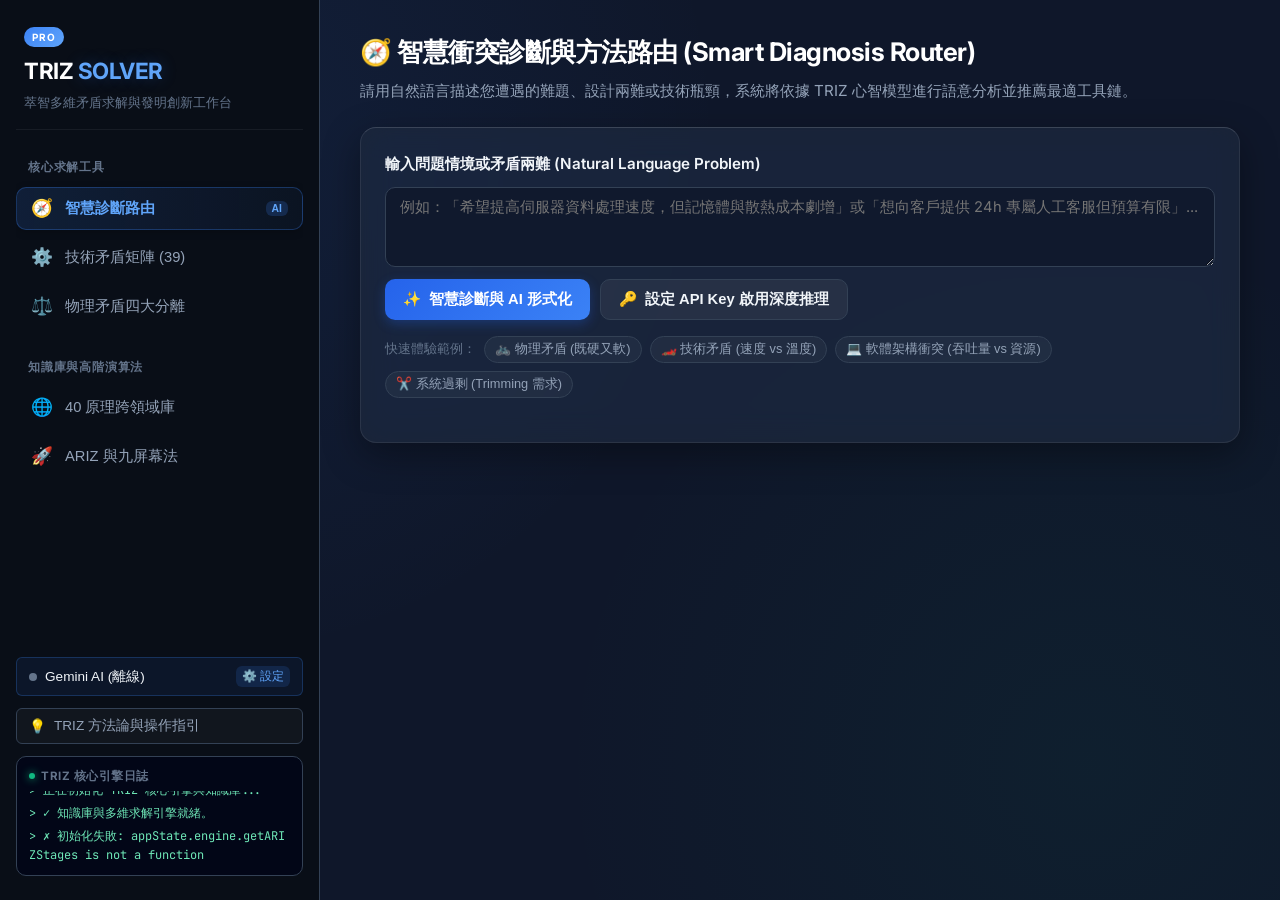
==== docs/index.html @ 9b8fc484 "feat(ai): 完整實裝 Agnes 官方 API 規範 (https://apihub.agnes-ai.com/v1 + Bearer Auth)" ====
<!DOCTYPE html>
<html lang="zh-TW">

<head>
    <meta charset="UTF-8">
    <meta name="viewport" content="width=device-width, initial-scale=1.0">
    <title>TRIZ Solver - 萃智多維矛盾求解與發明創新全能工作台</title>
    <meta name="description"
        content="AI-Assisted TRIZ Innovation Suite - 整合 40 發明原理、39 矛盾矩陣、物理矛盾四大分離、跨領域案例、ARIZ-85C 演算法與九屏幕法。">
    <link rel="icon" href="data:image/svg+xml,<svg xmlns='http://www.w3.org/2000/svg' viewBox='0 0 100 100'><text y='.9em' font-size='90'>💡</text></svg>">
    <link rel="stylesheet" href="css/style.css?v=2.0">
    <link rel="preconnect" href="https://fonts.googleapis.com">
    <link rel="preconnect" href="https://fonts.gstatic.com" crossorigin>
    <link
        href="https://fonts.googleapis.com/css2?family=Inter:wght@300;400;500;600;700&family=JetBrains+Mono:wght@400;500;700&display=swap"
        rel="stylesheet">
</head>

<body>
    <div class="app-container">
        <!-- Main Sidebar -->
        <aside class="sidebar">
            <div class="brand">
                <div class="brand-badge">PRO</div>
                <div class="brand-title">TRIZ <span class="highlight">SOLVER</span></div>
                <p class="brand-subtitle">萃智多維矛盾求解與發明創新工作台</p>
            </div>

            <!-- Workspace Navigation -->
            <nav class="nav-menu">
                <div class="nav-group-title">核心求解工具</div>
                <button class="nav-item active" data-target="workspace-diagnosis" id="nav-diagnosis">
                    <span class="nav-icon">🧭</span>
                    <span class="nav-text">智慧診斷路由</span>
                    <span class="nav-tag">AI</span>
                </button>
                <button class="nav-item" data-target="workspace-technical" id="nav-technical">
                    <span class="nav-icon">⚙️</span>
                    <span class="nav-text">技術矛盾矩陣 (39)</span>
                </button>
                <button class="nav-item" data-target="workspace-physical" id="nav-physical">
                    <span class="nav-icon">⚖️</span>
                    <span class="nav-text">物理矛盾四大分離</span>
                </button>

                <div class="nav-group-title" style="margin-top: 1rem;">知識庫與高階演算法</div>
                <button class="nav-item" data-target="workspace-principles" id="nav-principles">
                    <span class="nav-icon">🌐</span>
                    <span class="nav-text">40 原理跨領域庫</span>
                </button>
                <button class="nav-item" data-target="workspace-advanced" id="nav-advanced">
                    <span class="nav-icon">🚀</span>
                    <span class="nav-text">ARIZ 與九屏幕法</span>
                </button>
            </nav>

            <!-- Bottom Console / Status -->
            <div class="sidebar-footer">
                <button class="btn-ai-config" onclick="openAISettingsModal()">
                    <div class="ai-status-indicator">
                        <span class="ai-dot" id="sidebar-ai-dot"></span>
                        <span id="sidebar-ai-status-text">Gemini AI (離線)</span>
                    </div>
                    <span class="ai-gear-badge">⚙️ 設定</span>
                </button>

                <button class="btn-help" onclick="openHelpModal()">
                    <span>💡</span> TRIZ 方法論與操作指引
                </button>

                <div class="console-box" id="ai-console">
                    <div class="console-header">
                        <div class="status-dot"></div>
                        <span>TRIZ 核心引擎日誌</span>
                    </div>
                    <div class="console-body" id="log-content">
                        <span class="log-line">> 系統載入中...</span>
                    </div>
                </div>
            </div>
        </aside>

        <!-- Main Content Area -->
        <main class="main-content">

            <!-- WORKSPACE 1: 智慧診斷路由 (Smart Diagnosis) -->
            <section id="workspace-diagnosis" class="workspace active">
                <div class="workspace-header">
                    <h2>🧭 智慧衝突診斷與方法路由 (Smart Diagnosis Router)</h2>
                    <p>請用自然語言描述您遭遇的難題、設計兩難或技術瓶頸，系統將依據 TRIZ 心智模型進行語意分析並推薦最適工具鏈。</p>
                </div>

                <div class="card glass-card">
                    <label class="section-title">輸入問題情境或矛盾兩難 (Natural Language Problem)</label>
                    <div class="diagnosis-input-wrapper">
                        <textarea id="diag-input" class="modern-textarea" rows="3"
                            placeholder="例如：「希望提高伺服器資料處理速度，但記憶體與散熱成本劇增」或「想向客戶提供 24h 專屬人工客服但預算有限」..."></textarea>
                        <div class="diagnosis-btn-group">
                            <button class="btn-primary btn-glow" id="btn-run-diagnosis" onclick="handleRunDiagnosis()">
                                <span>✨</span> 智慧診斷與 AI 形式化
                            </button>
                            <button class="btn-secondary" id="btn-open-ai-modal-inline" onclick="openAISettingsModal()">
                                <span>🔑</span> 設定 API Key 啟用深度推理
                            </button>
                        </div>
                    </div>

                    <div class="quick-examples">
                        <span class="quick-label">快速體驗範例：</span>
                        <button class="pill-btn" onclick="setDiagnosisExample('既要剛硬抗拉，又要柔順可自由彎曲 (自行車鏈條難題)')">🚲 物理矛盾 (既硬又軟)</button>
                        <button class="pill-btn" onclick="setDiagnosisExample('希望系統移動速度更快，但是引擎運轉溫度急遽升高')">🏎️ 技術矛盾 (速度 vs 溫度)</button>
                        <button class="pill-btn" onclick="setDiagnosisExample('希望提高微服務在高並發下的處理吞吐量，但各服務連線超時且資料庫負載過大')">💻 軟體架構衝突 (吞吐量 vs 資源)</button>
                        <button class="pill-btn" onclick="setDiagnosisExample('產品結構組件過多導致製造成本高昂且維修不易')">✂️ 系統過剩 (Trimming 需求)</button>
                    </div>

                    <!-- Diagnosis Result Display -->
                    <div id="diag-result-card" class="diagnosis-result-box" style="display:none;">
                        <div class="diag-header">
                            <span class="diag-badge" id="diag-type-badge">技術矛盾</span>
                            <span class="diag-confidence" id="diag-confidence-text">匹配信心度: 92%</span>
                        </div>
                        <h3 id="diag-title" class="diag-heading">技術矛盾 (Technical Contradiction)</h3>
                        <p id="diag-desc" class="diag-summary"></p>

                        <div class="diag-recommendation">
                            <strong>🎯 推薦解題路徑：</strong>
                            <span id="diag-path-text">39 參數矛盾矩陣查表 + 跨領域 40 發明原理對應解</span>
                        </div>

                        <div class="diag-action-bar">
                            <button class="btn-primary" id="btn-jump-to-solver" onclick="routeToSuggestedTool()">
                                前往推薦工具立即求解 &rarr;
                            </button>
                        </div>
                    </div>
                </div>
            </section>


            <!-- WORKSPACE 2: 技術矛盾矩陣 (Technical Contradiction) -->
            <section id="workspace-technical" class="workspace">
                <div class="workspace-header">
                    <h2>⚙️ 技術矛盾 39 參數矩陣工作台 (Technical Contradiction)</h2>
                    <p>標準 TRIZ 衝突：當改進系統某個參數時，導致另一個參數惡化。透過 Altshuller 矛盾矩陣檢索歷史最佳發明原理。</p>
                </div>

                <div class="grid-2col">
                    <!-- Left: Configuration -->
                    <div class="card glass-card">
                        <h3>1. 定義系統與矛盾對 (Define Conflict)</h3>
                        
                        <div class="form-group">
                            <label>工程系統 / 產品名稱</label>
                            <input type="text" id="tech-sys-name" class="modern-input" placeholder="例如：水下探勘載具、散熱熱導管、資料庫查詢引擎">
                        </div>

                        <!-- Improving Param -->
                        <div class="form-group">
                            <label class="label-with-badge">
                                <span>🟢 欲改善的參數 (What gets BETTER?)</span>
                            </label>
                            <div class="input-with-action">
                                <input type="text" id="input-improving-text" class="modern-input" placeholder="輸入關鍵字 (如: 速度, 強度, 功耗)...">
                                <button class="btn-icon" onclick="autoDetectParam('improving')" title="智能辨識參數">🔍</button>
                            </div>
                            <select id="select-improving" class="modern-select" onchange="syncParamSelect('improving')">
                                <option value="">-- 或直接由 39 參數清單挑選 --</option>
                            </select>
                        </div>

                        <!-- Worsening Param -->
                        <div class="form-group">
                            <label class="label-with-badge">
                                <span>🔴 會惡化的參數 (What gets WORSE?)</span>
                            </label>
                            <div class="input-with-action">
                                <input type="text" id="input-worsening-text" class="modern-input" placeholder="輸入關鍵字 (如: 重量, 溫度, 複雜度)...">
                                <button class="btn-icon" onclick="autoDetectParam('worsening')" title="智能辨識參數">🔍</button>
                            </div>
                            <select id="select-worsening" class="modern-select" onchange="syncParamSelect('worsening')">
                                <option value="">-- 或直接由 39 參數清單挑選 --</option>
                            </select>
                        </div>

                        <button class="btn-primary btn-block btn-glow" onclick="executeTechnicalSolve()" id="btn-tech-solve">
                            ⚡ 矩陣查表求解 (Matrix Lookup)
                        </button>
                    </div>

                    <!-- Right: Solution Report -->
                    <div class="card glass-card result-panel">
                        <div class="result-header">
                            <h3>2. 矩陣求解報告 (Solution Report)</h3>
                            <span class="badge badge-accent" id="tech-strategy-tag">等待輸入...</span>
                        </div>

                        <div id="tech-solution-container">
                            <div class="empty-placeholder">
                                <div class="placeholder-icon">📊</div>
                                <p>請於左側設定改善與惡化參數，點擊「矩陣查表求解」以生成推薦原理與跨領域案例。</p>
                            </div>
                        </div>

                        <!-- Ideality Calculator Drawer -->
                        <div class="ideality-box" id="ideality-box" style="display:none; margin-top: 1.5rem;">
                            <div class="ideality-header">
                                <h4>💡 理想度評估器 (Ideality Calculator)</h4>
                                <span class="formula">Ideality = 有用功能 / (成本 + 危害)</span>
                            </div>
                            <div class="ideality-controls">
                                <label>有用功能價值提升 (Benefits: 1~10): <b id="val-benefit">8</b></label>
                                <input type="range" id="range-benefit" min="1" max="10" value="8" oninput="calcIdeality()">
                                <label>成本與引入負面影響 (Cost/Harm: 1~10): <b id="val-cost">2</b></label>
                                <input type="range" id="range-cost" min="1" max="10" value="2" oninput="calcIdeality()">
                                <div class="ideality-score">預期方案理想度評分：<span id="ideality-score-val" class="highlight-score">4.00</span></div>
                            </div>
                        </div>
                    </div>
                </div>
            </section>


            <!-- WORKSPACE 3: 物理矛盾四大分離 (Physical Contradiction) -->
            <section id="workspace-physical" class="workspace">
                <div class="workspace-header">
                    <h2>⚖️ 物理矛盾四大分離工作坊 (Physical Contradiction Workshop)</h2>
                    <p>當系統對同一參數提出互斥要求（既要 P，又要 非 P）。利用四大分離原理（空間、時間、條件、系統層級）打破妥協局限。</p>
                </div>

                <div class="card glass-card">
                    <div class="pc-input-area">
                        <label class="section-title">定義互斥物理要求 (Define Contradictory Demands)</label>
                        <div class="grid-2col" style="gap: 1rem; margin-bottom: 1rem;">
                            <div class="form-group">
                                <label>要求具備屬性 P (State P)</label>
                                <input type="text" id="pc-state-p" class="modern-input" placeholder="例如：零件必須極度剛硬（承受重載抗拉）">
                            </div>
                            <div class="form-group">
                                <label>同時要求具備屬性 非 P (State Non-P)</label>
                                <input type="text" id="pc-state-non-p" class="modern-input" placeholder="例如：零件必須具備高柔順度（能夠自由轉動彎曲）">
                            </div>
                        </div>
                        <button class="btn-primary" onclick="executePhysicalSolve()">
                            🔮 展開四大分離維度求解方案
                        </button>
                    </div>

                    <!-- Separation Principles Grid -->
                    <div class="separations-grid" id="separations-container">
                        <!-- Populated by JS -->
                    </div>
                </div>
            </section>


            <!-- WORKSPACE 4: 40 原理跨領域庫 (40 Principles Explorer) -->
            <section id="workspace-principles" class="workspace">
                <div class="workspace-header">
                    <h2>🌐 40 發明原理跨領域知識庫 (Cross-Domain 40 Principles)</h2>
                    <p>全覽 Altshuller 40 發明原理，並包含當代軟體架構、雲端系統、商業模式與專利實戰延伸應用。</p>
                </div>

                <div class="card glass-card">
                    <div class="filter-toolbar">
                        <div class="search-box">
                            <input type="text" id="principle-search-input" class="modern-input"
                                placeholder="檢索發明原理 (如: 1, 分割, 快取, 軟體, 成本, 預先, 模組化)..."
                                oninput="handlePrincipleSearch()">
                        </div>
                        <div class="domain-filters">
                            <button class="filter-chip active" data-domain="all" onclick="setDomainFilter('all')">🌟 全領域</button>
                            <button class="filter-chip" data-domain="engineering" onclick="setDomainFilter('engineering')">⚙️ 經典工程</button>
                            <button class="filter-chip" data-domain="software" onclick="setDomainFilter('software')">💻 軟體與 IT 架構</button>
                            <button class="filter-chip" data-domain="business" onclick="setDomainFilter('business')">📈 商業與管理</button>
                        </div>
                    </div>

                    <div class="principles-cards-container" id="principles-all-grid">
                        <!-- Populated by JS -->
                    </div>
                </div>
            </section>


            <!-- WORKSPACE 5: ARIZ 與九屏幕法 (Advanced Tools) -->
            <section id="workspace-advanced" class="workspace">
                <div class="workspace-header">
                    <h2>🚀 高階創新演算法 (ARIZ-85C & 9-Windows Explorer)</h2>
                    <p>當矛盾矩陣與分離原理仍無法突破時，運用 ARIZ-85C 演算法進行極限衝突形式化，或以九屏幕法探勘時空資源。</p>
                </div>

                <!-- Tabs: ARIZ vs Nine-Windows vs Evolution Laws -->
                <div class="sub-nav-tabs">
                    <button class="sub-tab active" onclick="switchSubTab('nine-windows')">🪟 九屏幕法 (Nine-Windows)</button>
                    <button class="sub-tab" onclick="switchSubTab('ariz-flow')">🧭 ARIZ-85C 演算法步驟</button>
                    <button class="sub-tab" onclick="switchSubTab('evolution-laws')">📈 技術系統 8 大進化法則</button>
                </div>

                <!-- Sub-tab 1: Nine Windows -->
                <div id="subtab-nine-windows" class="subtab-content active">
                    <div class="card glass-card">
                        <div class="nine-windows-header">
                            <h3>九屏幕法時空資源探勘矩陣 (System / Time Exploration)</h3>
                            <p>從時間（過去/現在/未來）與系統層級（超系統/系統/子系統）全方位尋找未被利用的免費資源。</p>
                        </div>

                        <div class="nine-windows-grid">
                            <div class="nw-cell nw-corner">層級 \ 時間</div>
                            <div class="nw-cell nw-header">過去 (Past)</div>
                            <div class="nw-cell nw-header">現在 (Present)</div>
                            <div class="nw-cell nw-header">未來 (Future)</div>

                            <div class="nw-cell nw-side">超系統<br>(Super-system)</div>
                            <div class="nw-cell"><textarea id="nw-super-past" placeholder="過去的外部環境、周邊設備與基礎建設..."></textarea></div>
                            <div class="nw-cell"><textarea id="nw-super-present" placeholder="當前的外部環境、網路生態、使用者習慣..."></textarea></div>
                            <div class="nw-cell"><textarea id="nw-super-future" placeholder="未來的產業生態、法規演進、超系統趨勢..."></textarea></div>

                            <div class="nw-cell nw-side">當前系統<br>(System)</div>
                            <div class="nw-cell"><textarea id="nw-sys-past" placeholder="上一代產品設計、歷史架構..."></textarea></div>
                            <div class="nw-cell active-system"><textarea id="nw-sys-present" placeholder="【核心系統】當前遭遇矛盾的產品/系統..."></textarea></div>
                            <div class="nw-cell"><textarea id="nw-sys-future" placeholder="下一代理想化系統、最終理想解 (IFR)..."></textarea></div>

                            <div class="nw-cell nw-side">子系統<br>(Sub-system)</div>
                            <div class="nw-cell"><textarea id="nw-sub-past" placeholder="過去採用的零件材料、舊製程..."></textarea></div>
                            <div class="nw-cell"><textarea id="nw-sub-present" placeholder="當前內部組件、微觀場、程式碼函式..."></textarea></div>
                            <div class="nw-cell"><textarea id="nw-sub-future" placeholder="未來的新型微觀奈米材料、場效應、AI 模型..."></textarea></div>
                        </div>

                        <div class="actions-right" style="margin-top: 1rem;">
                            <button class="btn-secondary" onclick="exportNineWindows()">📋 複製九屏幕分析筆記</button>
                        </div>
                    </div>
                </div>

                <!-- Sub-tab 2: ARIZ-85C Flow -->
                <div id="subtab-ariz-flow" class="subtab-content">
                    <div class="card glass-card">
                        <h3>ARIZ-85C 發明問題解決演算法四大核心階段</h3>
                        <p class="subtitle">ARIZ (Algorithm for Inventive Problem Solving) 是處理高難度無解問題的極致演算法。</p>
                        <div class="ariz-stages-container" id="ariz-stages-container">
                            <!-- Populated by JS -->
                        </div>
                    </div>
                </div>

                <!-- Sub-tab 3: Evolution Laws -->
                <div id="subtab-evolution-laws" class="subtab-content">
                    <div class="card glass-card">
                        <h3>技術系統 8 大客觀進化法則 (8 Laws of Technological Evolution)</h3>
                        <div class="evolution-laws-grid" id="evolution-laws-container">
                            <!-- Populated by JS -->
                        </div>
                    </div>
                </div>
            </section>

        </main>
    </div>

    <!-- Mobile Bottom Navigation Bar -->
    <nav class="mobile-nav">
        <button class="mobile-nav-item active" data-target="workspace-diagnosis">
            <span class="m-icon">🧭</span>
            <span>診斷</span>
        </button>
        <button class="mobile-nav-item" data-target="workspace-technical">
            <span class="m-icon">⚙️</span>
            <span>技術矛盾</span>
        </button>
        <button class="mobile-nav-item" data-target="workspace-physical">
            <span class="m-icon">⚖️</span>
            <span>物理矛盾</span>
        </button>
        <button class="mobile-nav-item" data-target="workspace-principles">
            <span class="m-icon">🌐</span>
            <span>40 原理</span>
        </button>
        <button class="mobile-nav-item" data-target="workspace-advanced">
            <span class="m-icon">🚀</span>
            <span>高階演算法</span>
        </button>
    </nav>

    <!-- Modal: Help & TRIZ Guide -->
    <div class="modal-overlay" id="help-modal">
        <div class="modal-container glass-card">
            <div class="modal-header">
                <h3>💡 TRIZ 體系全景與求解工作流指引</h3>
                <button class="modal-close" onclick="closeHelpModal()">&times;</button>
            </div>
            <div class="modal-body">
                <h4>如何選擇最適合的 TRIZ 工具？</h4>
                <div class="flow-guide-box">
                    <p><strong>1. 【技術矛盾】</strong>：若問題表現為「改善某個指標 A 時，導致另一個指標 B 惡化」，請前往 <strong>技術矛盾矩陣工作台</strong>。</p>
                    <p><strong>2. 【物理矛盾】</strong>：若問題表現為「對同一個部件/參數同時提出相反要求（既要 P，又要 非 P）」，請前往 <strong>物理矛盾分離工作坊</strong>。</p>
                    <p><strong>3. 【系統成本過高或零件繁雜】</strong>：運用 <strong>功能分析與 Trimming</strong>，參考 40 發明原理中的抽取、多功能與自助原理。</p>
                    <p><strong>4. 【高難度極限突破】</strong>：使用 <strong>ARIZ-85C</strong> 演算法與 <strong>九屏幕法</strong> 探勘時空潛在資源。</p>
                </div>

                <h4>TRIZ 40 發明原理跨領域對照概念</h4>
                <p>本系統將經典俄系工程 40 原理延伸至軟體工程（微服務、快取、非同步、容器化）與現代商業管理（訂閱制、敏捷拆分、生態聚合），使任何行業的矛盾問題皆能獲得啟發。</p>
            </div>
        </div>
    </div>

    <!-- Modal: AI Settings -->
    <div class="modal-overlay" id="ai-settings-modal">
        <div class="modal-container glass-card">
            <div class="modal-header">
                <h3>✨ AI 雲端語意引擎設定 (Agnes AI / Google Gemini)</h3>
                <button class="modal-close" onclick="closeAISettingsModal()">&times;</button>
            </div>
            <div class="modal-body">
                <p class="subtitle" style="margin-bottom: 1rem; color: #94A3B8; font-size: 0.88rem;">
                    支援 <strong>Agnes AI</strong> (Bearer Token / Chat Completions) 與 <strong>Google Gemini</strong> 系列模型，進行深層語意解構與創新解法生成。
                </p>

                <div class="form-group">
                    <label>模型選擇 (Model)</label>
                    <select id="ai-model-select" class="modern-select" onchange="handleModelSelectChange()">
                        <optgroup label="🌟 Agnes AI 原生模型">
                            <option value="agnes-2.5-flash" selected>agnes-2.5-flash (推薦・Agnes AI 官方端點)</option>
                        </optgroup>
                        <optgroup label="⚡ Google Gemini 系列模型">
                            <option value="gemini-2.5-flash">Gemini 2.5 Flash (Google 官方最新極速旗艦)</option>
                            <option value="gemini-2.5-pro">Gemini 2.5 Pro (Google 頂級深思推理)</option>
                            <option value="gemini-2.0-flash-thinking-exp">Gemini 2.0 Flash Thinking (深度思考)</option>
                            <option value="gemini-2.0-flash">Gemini 2.0 Flash</option>
                            <option value="gemini-1.5-flash">Gemini 1.5 Flash</option>
                            <option value="gemini-1.5-pro">Gemini 1.5 Pro</option>
                        </optgroup>
                        <optgroup label="🧩 自訂模型">
                            <option value="custom">自訂模型名稱 (Custom Model ID)...</option>
                        </optgroup>
                    </select>
                </div>

                <div class="form-group" id="custom-model-group" style="display: none;">
                    <label>自訂模型名稱 (Custom Model ID)</label>
                    <input type="text" id="ai-custom-model-input" class="modern-input" placeholder="例如：agnes-2.5-flash, custom-model">
                </div>

                <div class="form-group">
                    <label>API Key / Auth Token</label>
                    <div class="input-with-action">
                        <input type="password" id="ai-api-key-input" class="modern-input"
                            placeholder="輸入 AGNES_API_KEY 或 GEMINI_API_KEY..." autocomplete="off">
                        <button class="btn-icon" onclick="toggleApiKeyVisibility()" title="顯示/隱藏金鑰">👁️</button>
                    </div>
                </div>

                <div class="form-group">
                    <label>API Base URL (端點路徑)</label>
                    <input type="text" id="ai-base-url-input" class="modern-input" placeholder="https://apihub.agnes-ai.com/v1">
                </div>

                <div class="ai-privacy-note">
                    <strong>🔒 隱私與安全性保證：</strong>
                    您的 API Key 僅加密儲存於當前瀏覽器本機的 <code>localStorage</code>，請求由瀏覽器直連官方 API 端點，絕不經過任何第三方中轉伺服器。
                </div>

                <div class="modal-actions" style="display: flex; gap: 10px; justify-content: flex-end; margin-top: 1.5rem;">
                    <button class="btn-secondary" onclick="testAIConnection()" id="btn-test-ai">
                        ⚡ 測試連線
                    </button>
                    <button class="btn-secondary" onclick="clearAIConfig()" style="color: #F87171;">
                        🗑️ 清除金鑰
                    </button>
                    <button class="btn-primary" onclick="saveAISettings()">
                        💾 儲存並啟用
                    </button>
                </div>

                <div id="ai-test-status" style="margin-top: 10px; font-size: 0.85rem; display: none;"></div>
            </div>
        </div>
    </div>

    <!-- Scripts -->
    <script src="js/ai_service.js"></script>
    <script src="js/engine.js"></script>
    <script src="js/main.js"></script>
</body>

</html>
---- docs/css/style.css ----
/* ==========================================================================
   TRIZ SOLVER PRO - DESIGN SYSTEM & STYLESHEET
   Based on SkillsBuilder Glass Order & Color Master Palette
   ========================================================================== */

:root {
    /* Color Master Palette (Slate / Royal Blue / Emerald) */
    --bg-base: #0F172A;          /* Slate 900 */
    --bg-surface: #1E293B;       /* Slate 800 */
    --bg-surface-glass: rgba(30, 41, 59, 0.75);
    --bg-surface-card: rgba(15, 23, 42, 0.65);
    --bg-sidebar: #090E17;
    
    --text-primary: #F1F5F9;     /* Slate 100 */
    --text-secondary: #94A3B8;   /* Slate 400 */
    --text-muted: #64748B;       /* Slate 500 */
    
    --accent-brand: #3B82F6;     /* Royal Blue */
    --accent-sky: #60A5FA;       /* Sky Blue */
    --accent-glow: rgba(59, 130, 246, 0.25);
    
    --success: #10B981;          /* Emerald */
    --success-light: #34D399;
    --warning: #F59E0B;          /* Amber */
    --error: #EF4444;            /* Red */
    
    --border-subtle: #334155;    /* Slate 700 */
    --border-glass: rgba(255, 255, 255, 0.08);
    --border-glass-highlight: rgba(255, 255, 255, 0.15);
    
    /* Typography */
    --font-sans: 'Inter', -apple-system, BlinkMacSystemFont, 'Segoe UI', Roboto, sans-serif;
    --font-mono: 'JetBrains Mono', 'Fira Code', monospace;
    
    /* Radius & Transitions */
    --radius-sm: 6px;
    --radius-md: 10px;
    --radius-lg: 16px;
    --radius-full: 9999px;
    --transition-fast: 0.2s cubic-bezier(0.4, 0, 0.2, 1);
    --transition-smooth: 0.3s cubic-bezier(0.4, 0, 0.2, 1);
}

/* Reset & Base */
* {
    box-sizing: border-box;
    margin: 0;
    padding: 0;
}

body {
    background-color: var(--bg-base);
    color: var(--text-primary);
    font-family: var(--font-sans);
    font-size: 15px;
    line-height: 1.6;
    height: 100vh;
    overflow: hidden;
    -webkit-font-smoothing: antialiased;
    background-image: 
        radial-gradient(circle at 15% 15%, rgba(59, 130, 246, 0.08) 0%, transparent 40%),
        radial-gradient(circle at 85% 85%, rgba(16, 185, 129, 0.05) 0%, transparent 40%);
}

.app-container {
    display: flex;
    height: 100vh;
    width: 100vw;
    overflow: hidden;
}

/* ==========================================================================
   SIDEBAR & BRANDING
   ========================================================================== */
.sidebar {
    width: 320px;
    background: var(--bg-sidebar);
    border-right: 1px solid var(--border-subtle);
    display: flex;
    flex-direction: column;
    padding: 24px 16px;
    gap: 20px;
    z-index: 20;
    flex-shrink: 0;
}

.brand {
    padding: 0 8px 16px 8px;
    border-bottom: 1px solid rgba(255, 255, 255, 0.06);
}

.brand-badge {
    display: inline-block;
    background: linear-gradient(135deg, var(--accent-brand), var(--accent-sky));
    color: #fff;
    font-size: 10px;
    font-weight: 700;
    letter-spacing: 1px;
    padding: 2px 8px;
    border-radius: var(--radius-full);
    margin-bottom: 6px;
}

.brand-title {
    font-size: 1.4rem;
    font-weight: 700;
    letter-spacing: -0.5px;
    color: #fff;
}

.brand-title .highlight {
    color: var(--accent-sky);
    text-shadow: 0 0 16px var(--accent-glow);
}

.brand-subtitle {
    font-size: 0.8rem;
    color: var(--text-muted);
    margin-top: 4px;
}

/* Nav Menu */
.nav-menu {
    display: flex;
    flex-direction: column;
    gap: 6px;
    flex: 1;
    overflow-y: auto;
}

.nav-group-title {
    font-size: 0.72rem;
    font-weight: 600;
    color: var(--text-muted);
    text-transform: uppercase;
    letter-spacing: 0.8px;
    padding: 8px 12px 4px 12px;
}

.nav-item {
    display: flex;
    align-items: center;
    gap: 12px;
    padding: 10px 14px;
    border-radius: var(--radius-md);
    background: transparent;
    border: 1px solid transparent;
    color: var(--text-secondary);
    font-size: 0.92rem;
    font-weight: 500;
    cursor: pointer;
    transition: var(--transition-fast);
    text-align: left;
    width: 100%;
}

.nav-item:hover {
    background: rgba(255, 255, 255, 0.04);
    color: var(--text-primary);
    border-color: rgba(255, 255, 255, 0.05);
}

.nav-item.active {
    background: linear-gradient(90deg, rgba(59, 130, 246, 0.15), rgba(59, 130, 246, 0.05));
    border-color: rgba(59, 130, 246, 0.3);
    color: var(--accent-sky);
    font-weight: 600;
    box-shadow: 0 2px 8px rgba(0, 0, 0, 0.2);
}

.nav-icon {
    font-size: 1.1rem;
}

.nav-tag {
    margin-left: auto;
    font-size: 0.65rem;
    font-weight: 700;
    padding: 2px 6px;
    background: rgba(59, 130, 246, 0.2);
    color: var(--accent-sky);
    border-radius: var(--radius-sm);
}

/* Sidebar Footer & Console */
.sidebar-footer {
    display: flex;
    flex-direction: column;
    gap: 12px;
    margin-top: auto;
}

.btn-ai-config {
    display: flex;
    align-items: center;
    justify-content: space-between;
    padding: 8px 12px;
    background: rgba(59, 130, 246, 0.08);
    border: 1px solid rgba(59, 130, 246, 0.25);
    border-radius: var(--radius-sm);
    color: var(--text-primary);
    font-size: 0.85rem;
    cursor: pointer;
    transition: var(--transition-fast);
}

.btn-ai-config:hover {
    background: rgba(59, 130, 246, 0.18);
    border-color: var(--accent-brand);
}

.ai-status-indicator {
    display: flex;
    align-items: center;
    gap: 8px;
}

.ai-dot {
    width: 8px;
    height: 8px;
    border-radius: 50%;
    background-color: #64748B;
}

.ai-dot.active {
    background-color: var(--success-light);
    box-shadow: 0 0 8px var(--success);
}

.ai-gear-badge {
    font-size: 0.75rem;
    color: var(--accent-sky);
    background: rgba(59, 130, 246, 0.15);
    padding: 2px 6px;
    border-radius: var(--radius-sm);
}

.diagnosis-btn-group {
    display: flex;
    flex-wrap: wrap;
    gap: 10px;
}

.ai-privacy-note {
    background: rgba(16, 185, 129, 0.08);
    border: 1px solid rgba(16, 185, 129, 0.2);
    border-radius: var(--radius-md);
    padding: 12px;
    font-size: 0.82rem;
    color: var(--text-secondary);
    line-height: 1.5;
    margin-top: 12px;
}

.ai-privacy-note strong {
    color: var(--success-light);
}

.ai-solutions-card {
    background: linear-gradient(135deg, rgba(30, 41, 59, 0.9), rgba(15, 23, 42, 0.95));
    border: 1px solid rgba(96, 165, 250, 0.3);
    border-radius: var(--radius-lg);
    padding: 20px;
    margin-top: 16px;
    box-shadow: 0 8px 30px rgba(0, 0, 0, 0.4);
}

.ai-solution-item {
    background: rgba(255, 255, 255, 0.03);
    border-left: 3px solid var(--accent-brand);
    border-radius: 0 var(--radius-md) var(--radius-md) 0;
    padding: 14px;
    margin-bottom: 12px;
}

.ai-solution-item h4 {
    color: var(--accent-sky);
    font-size: 0.95rem;
    margin-bottom: 6px;
}

.ai-solution-item p {
    font-size: 0.88rem;
    color: var(--text-primary);
    line-height: 1.5;
}

.btn-help {
    display: flex;
    align-items: center;
    gap: 8px;
    padding: 8px 12px;
    background: rgba(255, 255, 255, 0.03);
    border: 1px solid var(--border-subtle);
    border-radius: var(--radius-sm);
    color: var(--text-secondary);
    font-size: 0.85rem;
    cursor: pointer;
    transition: var(--transition-fast);
}

.btn-help:hover {
    background: rgba(255, 255, 255, 0.08);
    color: var(--text-primary);
}

.console-box {
    background: #020617;
    border: 1px solid var(--border-subtle);
    border-radius: var(--radius-md);
    padding: 10px 12px;
    display: flex;
    flex-direction: column;
    height: 120px;
}

.console-header {
    display: flex;
    align-items: center;
    gap: 6px;
    font-size: 0.72rem;
    font-weight: 700;
    letter-spacing: 0.5px;
    color: var(--text-muted);
    margin-bottom: 6px;
    text-transform: uppercase;
}

.status-dot {
    width: 6px;
    height: 6px;
    border-radius: 50%;
    background-color: var(--success);
    box-shadow: 0 0 8px var(--success);
}

.console-body {
    font-family: var(--font-mono);
    font-size: 0.75rem;
    color: #6EE7B7;
    overflow-y: auto;
    flex: 1;
    display: flex;
    flex-direction: column;
    gap: 4px;
}

.log-line {
    white-space: pre-wrap;
    word-break: break-all;
}

/* ==========================================================================
   MAIN CONTENT & WORKSPACES
   ========================================================================== */
.main-content {
    flex: 1;
    overflow-y: auto;
    padding: 32px 40px;
    background: transparent;
    position: relative;
}

.workspace {
    display: none;
    animation: fadeIn 0.3s ease-in-out;
}

.workspace.active {
    display: block;
}

@keyframes fadeIn {
    from { opacity: 0; transform: translateY(6px); }
    to { opacity: 1; transform: translateY(0); }
}

.workspace-header {
    margin-bottom: 24px;
}

.workspace-header h2 {
    font-size: 1.6rem;
    font-weight: 700;
    color: #fff;
    letter-spacing: -0.5px;
    margin-bottom: 6px;
}

.workspace-header p {
    color: var(--text-secondary);
    font-size: 0.95rem;
}

/* Glass Card */
.glass-card {
    background: var(--bg-surface-glass);
    backdrop-filter: blur(16px) saturate(180%);
    -webkit-backdrop-filter: blur(16px) saturate(180%);
    border: 1px solid var(--border-glass);
    border-top: 1px solid var(--border-glass-highlight);
    border-radius: var(--radius-lg);
    padding: 24px;
    box-shadow: 0 12px 36px rgba(0, 0, 0, 0.35);
    margin-bottom: 24px;
}

/* Section Titles & Labels */
.section-title {
    display: block;
    font-size: 0.95rem;
    font-weight: 600;
    color: var(--text-primary);
    margin-bottom: 10px;
}

.form-group {
    margin-bottom: 18px;
}

.form-group label {
    display: block;
    font-size: 0.85rem;
    font-weight: 500;
    color: var(--text-secondary);
    margin-bottom: 6px;
}

.label-with-badge {
    display: flex;
    justify-content: space-between;
    align-items: center;
}

/* Inputs & Form Controls */
.modern-input, .modern-select, .modern-textarea {
    width: 100%;
    background: rgba(15, 23, 42, 0.8);
    border: 1px solid var(--border-subtle);
    border-radius: var(--radius-md);
    color: var(--text-primary);
    font-family: var(--font-sans);
    font-size: 0.92rem;
    padding: 10px 14px;
    transition: var(--transition-fast);
    outline: none;
}

.modern-input:focus, .modern-select:focus, .modern-textarea:focus {
    border-color: var(--accent-brand);
    box-shadow: 0 0 0 3px var(--accent-glow);
    background: rgba(15, 23, 42, 0.95);
}

.modern-textarea {
    resize: vertical;
    min-height: 80px;
}

.input-with-action {
    display: flex;
    gap: 8px;
    margin-bottom: 8px;
}

/* Buttons */
.btn-primary, .btn-secondary, .btn-icon {
    display: inline-flex;
    align-items: center;
    justify-content: center;
    gap: 8px;
    padding: 10px 18px;
    font-size: 0.92rem;
    font-weight: 600;
    border-radius: var(--radius-md);
    cursor: pointer;
    transition: var(--transition-smooth);
    border: none;
    outline: none;
}

.btn-primary {
    background: linear-gradient(135deg, #2563EB, #3B82F6);
    color: #fff;
    box-shadow: 0 4px 12px rgba(37, 99, 235, 0.3);
}

.btn-primary:hover {
    background: linear-gradient(135deg, #1D4ED8, #2563EB);
    box-shadow: 0 6px 20px rgba(37, 99, 235, 0.45);
    transform: translateY(-1px);
}

.btn-primary:disabled {
    background: #334155;
    color: #94A3B8;
    cursor: not-allowed;
    box-shadow: none;
    transform: none;
}

.btn-glow {
    position: relative;
    overflow: hidden;
}

.btn-glow::after {
    content: '';
    position: absolute;
    top: -50%;
    left: -50%;
    width: 200%;
    height: 200%;
    background: radial-gradient(circle, rgba(255, 255, 255, 0.2) 0%, transparent 60%);
    opacity: 0;
    transition: 0.3s;
}

.btn-glow:hover::after {
    opacity: 1;
}

.btn-secondary {
    background: rgba(255, 255, 255, 0.06);
    border: 1px solid var(--border-subtle);
    color: var(--text-primary);
}

.btn-secondary:hover {
    background: rgba(255, 255, 255, 0.12);
    border-color: rgba(255, 255, 255, 0.2);
}

.btn-block {
    width: 100%;
}

.btn-icon {
    padding: 10px;
    background: rgba(255, 255, 255, 0.05);
    border: 1px solid var(--border-subtle);
    color: var(--text-primary);
    flex-shrink: 0;
}

.btn-icon:hover {
    background: rgba(59, 130, 246, 0.2);
    border-color: var(--accent-brand);
}

.pill-btn {
    background: rgba(255, 255, 255, 0.04);
    border: 1px solid var(--border-subtle);
    color: var(--text-secondary);
    font-size: 0.8rem;
    padding: 4px 10px;
    border-radius: var(--radius-full);
    cursor: pointer;
    transition: var(--transition-fast);
}

.pill-btn:hover {
    background: rgba(59, 130, 246, 0.15);
    border-color: var(--accent-brand);
    color: var(--accent-sky);
}

/* Grids & Layouts */
.grid-2col {
    display: grid;
    grid-template-columns: 1fr 1.2fr;
    gap: 24px;
}

/* ==========================================================================
   WORKSPACE 1: DIAGNOSIS STYLES
   ========================================================================== */
.diagnosis-input-wrapper {
    display: flex;
    flex-direction: column;
    gap: 12px;
    margin-bottom: 16px;
}

.quick-examples {
    display: flex;
    flex-wrap: wrap;
    align-items: center;
    gap: 8px;
    margin-bottom: 20px;
}

.quick-label {
    font-size: 0.8rem;
    color: var(--text-muted);
}

.diagnosis-result-box {
    background: rgba(15, 23, 42, 0.9);
    border: 1px solid rgba(59, 130, 246, 0.4);
    border-radius: var(--radius-lg);
    padding: 20px;
    margin-top: 16px;
    box-shadow: 0 8px 24px rgba(0, 0, 0, 0.4);
}

.diag-header {
    display: flex;
    justify-content: space-between;
    align-items: center;
    margin-bottom: 10px;
}

.diag-badge {
    padding: 4px 10px;
    background: rgba(59, 130, 246, 0.2);
    color: var(--accent-sky);
    font-size: 0.8rem;
    font-weight: 700;
    border-radius: var(--radius-sm);
    border: 1px solid rgba(59, 130, 246, 0.3);
}

.diag-confidence {
    font-size: 0.82rem;
    color: var(--success-light);
    font-family: var(--font-mono);
}

.diag-heading {
    font-size: 1.25rem;
    color: #fff;
    margin-bottom: 8px;
}

.diag-summary {
    color: var(--text-secondary);
    font-size: 0.92rem;
    margin-bottom: 16px;
}

.diag-recommendation {
    background: rgba(255, 255, 255, 0.03);
    border-left: 3px solid var(--accent-brand);
    padding: 10px 14px;
    border-radius: 0 var(--radius-sm) var(--radius-sm) 0;
    margin-bottom: 16px;
    font-size: 0.9rem;
    color: var(--text-primary);
}

.diag-action-bar {
    display: flex;
    justify-content: flex-end;
}

/* ==========================================================================
   WORKSPACE 2: TECHNICAL CONTRADICTION STYLES
   ========================================================================== */
.result-header {
    display: flex;
    justify-content: space-between;
    align-items: center;
    margin-bottom: 16px;
    padding-bottom: 12px;
    border-bottom: 1px solid rgba(255, 255, 255, 0.08);
}

.result-header h3 {
    font-size: 1.15rem;
    color: #fff;
}

.badge {
    display: inline-block;
    padding: 3px 8px;
    border-radius: var(--radius-sm);
    font-size: 0.78rem;
    font-weight: 600;
}

.badge-accent {
    background: rgba(59, 130, 246, 0.2);
    color: var(--accent-sky);
    border: 1px solid rgba(59, 130, 246, 0.3);
}

.badge-emerald {
    background: rgba(16, 185, 129, 0.2);
    color: var(--success-light);
    border: 1px solid rgba(16, 185, 129, 0.3);
}

.empty-placeholder {
    text-align: center;
    padding: 40px 20px;
    color: var(--text-muted);
}

.placeholder-icon {
    font-size: 2.5rem;
    margin-bottom: 10px;
    opacity: 0.6;
}

/* Principle Cards */
.principles-result-list {
    display: flex;
    flex-direction: column;
    gap: 16px;
}

.principle-card {
    background: rgba(15, 23, 42, 0.7);
    border: 1px solid var(--border-subtle);
    border-radius: var(--radius-md);
    padding: 16px;
    transition: var(--transition-fast);
}

.principle-card:hover {
    border-color: rgba(59, 130, 246, 0.4);
    box-shadow: 0 6px 20px rgba(0, 0, 0, 0.3);
}

.principle-card-header {
    display: flex;
    justify-content: space-between;
    align-items: center;
    margin-bottom: 8px;
}

.principle-number {
    font-family: var(--font-mono);
    font-size: 0.85rem;
    font-weight: 700;
    color: var(--accent-sky);
    background: rgba(59, 130, 246, 0.15);
    padding: 2px 8px;
    border-radius: var(--radius-sm);
}

.principle-name {
    font-size: 1.05rem;
    font-weight: 700;
    color: #fff;
}

.principle-desc {
    color: var(--text-secondary);
    font-size: 0.88rem;
    line-height: 1.5;
    margin-bottom: 12px;
}

.principle-domain-tabs {
    display: flex;
    gap: 6px;
    border-bottom: 1px solid rgba(255, 255, 255, 0.06);
    padding-bottom: 6px;
    margin-bottom: 10px;
}

.p-tab-btn {
    background: transparent;
    border: none;
    color: var(--text-muted);
    font-size: 0.78rem;
    font-weight: 600;
    padding: 4px 8px;
    border-radius: var(--radius-sm);
    cursor: pointer;
    transition: var(--transition-fast);
}

.p-tab-btn.active {
    background: rgba(255, 255, 255, 0.08);
    color: var(--text-primary);
}

.p-examples-box {
    font-size: 0.82rem;
    color: var(--text-secondary);
}

.p-examples-box ul {
    padding-left: 18px;
    margin-top: 4px;
}

.p-examples-box li {
    margin-bottom: 4px;
}

/* Ideality Calculator */
.ideality-box {
    background: rgba(15, 23, 42, 0.85);
    border: 1px solid var(--border-subtle);
    border-radius: var(--radius-md);
    padding: 16px;
}

.ideality-header {
    display: flex;
    justify-content: space-between;
    align-items: center;
    margin-bottom: 12px;
}

.ideality-header h4 {
    font-size: 0.95rem;
    color: #fff;
}

.formula {
    font-size: 0.78rem;
    font-family: var(--font-mono);
    color: var(--accent-sky);
}

.ideality-controls {
    display: flex;
    flex-direction: column;
    gap: 8px;
}

.ideality-controls label {
    font-size: 0.82rem;
    color: var(--text-secondary);
}

.ideality-controls input[type="range"] {
    accent-color: var(--accent-brand);
    width: 100%;
}

.ideality-score {
    margin-top: 10px;
    font-size: 0.9rem;
    font-weight: 600;
    color: #fff;
}

.highlight-score {
    font-family: var(--font-mono);
    color: var(--success-light);
    font-size: 1.2rem;
    margin-left: 6px;
}

/* ==========================================================================
   WORKSPACE 3: PHYSICAL CONTRADICTION STYLES
   ========================================================================== */
.separations-grid {
    display: grid;
    grid-template-columns: repeat(auto-fit, minmax(280px, 1fr));
    gap: 16px;
    margin-top: 20px;
}

.separation-card {
    background: rgba(15, 23, 42, 0.75);
    border: 1px solid var(--border-subtle);
    border-top: 3px solid var(--accent-brand);
    border-radius: var(--radius-md);
    padding: 18px;
    display: flex;
    flex-direction: column;
    gap: 10px;
}

.sep-title {
    font-size: 1.05rem;
    font-weight: 700;
    color: #fff;
}

.sep-guiding-q {
    background: rgba(59, 130, 246, 0.08);
    border-radius: var(--radius-sm);
    padding: 8px 10px;
    font-size: 0.82rem;
    color: var(--accent-sky);
    font-style: italic;
}

.sep-core-idea {
    font-size: 0.86rem;
    color: var(--text-secondary);
}

.sep-examples h5, .sep-principles h5 {
    font-size: 0.8rem;
    font-weight: 600;
    color: var(--text-muted);
    margin-bottom: 4px;
    text-transform: uppercase;
}

.sep-examples ul {
    padding-left: 16px;
    font-size: 0.82rem;
    color: var(--text-secondary);
}

.sep-tags {
    display: flex;
    flex-wrap: wrap;
    gap: 4px;
    margin-top: 4px;
}

.principle-tag {
    font-size: 0.75rem;
    background: rgba(255, 255, 255, 0.06);
    padding: 2px 8px;
    border-radius: var(--radius-sm);
    color: var(--text-primary);
    cursor: pointer;
    transition: var(--transition-fast);
}

.principle-tag:hover {
    background: rgba(59, 130, 246, 0.25);
    color: var(--accent-sky);
}

/* ==========================================================================
   WORKSPACE 4: 40 PRINCIPLES EXPLORER
   ========================================================================== */
.filter-toolbar {
    display: flex;
    flex-direction: column;
    gap: 12px;
    margin-bottom: 20px;
}

.domain-filters {
    display: flex;
    flex-wrap: wrap;
    gap: 8px;
}

.filter-chip {
    background: rgba(255, 255, 255, 0.05);
    border: 1px solid var(--border-subtle);
    color: var(--text-secondary);
    font-size: 0.85rem;
    font-weight: 500;
    padding: 6px 14px;
    border-radius: var(--radius-full);
    cursor: pointer;
    transition: var(--transition-fast);
}

.filter-chip:hover {
    background: rgba(255, 255, 255, 0.1);
    color: var(--text-primary);
}

.filter-chip.active {
    background: var(--accent-brand);
    border-color: var(--accent-brand);
    color: #fff;
    box-shadow: 0 2px 8px rgba(59, 130, 246, 0.4);
}

.principles-cards-container {
    display: grid;
    grid-template-columns: repeat(auto-fill, minmax(320px, 1fr));
    gap: 16px;
    max-height: calc(100vh - 280px);
    overflow-y: auto;
    padding-right: 6px;
}

/* ==========================================================================
   WORKSPACE 5: ADVANCED TOOLS (NINE WINDOWS & ARIZ)
   ========================================================================== */
.sub-nav-tabs {
    display: flex;
    gap: 8px;
    margin-bottom: 16px;
    border-bottom: 1px solid var(--border-subtle);
    padding-bottom: 8px;
}

.sub-tab {
    background: transparent;
    border: none;
    color: var(--text-secondary);
    font-size: 0.92rem;
    font-weight: 600;
    padding: 8px 16px;
    border-radius: var(--radius-md);
    cursor: pointer;
    transition: var(--transition-fast);
}

.sub-tab:hover {
    background: rgba(255, 255, 255, 0.05);
    color: var(--text-primary);
}

.sub-tab.active {
    background: rgba(59, 130, 246, 0.15);
    color: var(--accent-sky);
    border: 1px solid rgba(59, 130, 246, 0.3);
}

.subtab-content {
    display: none;
}

.subtab-content.active {
    display: block;
}

/* Nine Windows Grid */
.nine-windows-grid {
    display: grid;
    grid-template-columns: 120px 1fr 1fr 1fr;
    gap: 8px;
    margin-top: 16px;
}

.nw-cell {
    background: rgba(15, 23, 42, 0.7);
    border: 1px solid var(--border-subtle);
    border-radius: var(--radius-sm);
    padding: 10px;
    min-height: 90px;
    display: flex;
    flex-direction: column;
}

.nw-header, .nw-side, .nw-corner {
    background: #0B1120;
    font-size: 0.85rem;
    font-weight: 700;
    color: var(--accent-sky);
    align-items: center;
    justify-content: center;
    text-align: center;
}

.nw-cell textarea {
    width: 100%;
    height: 100%;
    background: transparent;
    border: none;
    color: var(--text-primary);
    font-family: var(--font-sans);
    font-size: 0.82rem;
    resize: none;
    outline: none;
}

.nw-cell.active-system {
    border: 2px solid var(--accent-brand);
    background: rgba(59, 130, 246, 0.08);
}

/* ARIZ Stages */
.ariz-stages-container {
    display: flex;
    flex-direction: column;
    gap: 16px;
    margin-top: 16px;
}

.ariz-stage-card {
    background: rgba(15, 23, 42, 0.7);
    border: 1px solid var(--border-subtle);
    border-radius: var(--radius-md);
    padding: 16px;
}

.ariz-stage-title {
    font-size: 1.05rem;
    font-weight: 700;
    color: var(--accent-sky);
    margin-bottom: 8px;
}

.ariz-stage-card ul {
    padding-left: 20px;
    color: var(--text-secondary);
    font-size: 0.88rem;
}

/* Evolution Laws */
.evolution-laws-grid {
    display: grid;
    grid-template-columns: repeat(auto-fit, minmax(300px, 1fr));
    gap: 16px;
    margin-top: 16px;
}

.law-card {
    background: rgba(15, 23, 42, 0.7);
    border: 1px solid var(--border-subtle);
    border-radius: var(--radius-md);
    padding: 16px;
}

.law-name {
    font-size: 1rem;
    font-weight: 700;
    color: var(--success-light);
    margin-bottom: 6px;
}

.law-desc {
    font-size: 0.85rem;
    color: var(--text-secondary);
    line-height: 1.5;
}

/* ==========================================================================
   MODALS
   ========================================================================== */
.modal-overlay {
    position: fixed;
    top: 0;
    left: 0;
    width: 100vw;
    height: 100vh;
    background: rgba(2, 6, 23, 0.8);
    backdrop-filter: blur(8px);
    z-index: 100;
    display: none;
    align-items: center;
    justify-content: center;
    padding: 20px;
}

.modal-overlay.active {
    display: flex;
}

.modal-container {
    width: 100%;
    max-width: 650px;
    max-height: 85vh;
    overflow-y: auto;
    position: relative;
}

.modal-header {
    display: flex;
    justify-content: space-between;
    align-items: center;
    margin-bottom: 16px;
    padding-bottom: 12px;
    border-bottom: 1px solid rgba(255, 255, 255, 0.08);
}

.modal-header h3 {
    font-size: 1.2rem;
    color: #fff;
}

.modal-close {
    background: transparent;
    border: none;
    color: var(--text-muted);
    font-size: 1.5rem;
    cursor: pointer;
    line-height: 1;
}

.modal-close:hover {
    color: #fff;
}

.flow-guide-box {
    background: rgba(15, 23, 42, 0.8);
    border-radius: var(--radius-md);
    padding: 14px;
    margin: 12px 0 16px 0;
    font-size: 0.88rem;
    display: flex;
    flex-direction: column;
    gap: 8px;
}

/* ==========================================================================
   MOBILE BOTTOM BAR & RESPONSIVE BREAKPOINTS
   ========================================================================== */
.mobile-nav {
    display: none;
    position: fixed;
    bottom: 0;
    left: 0;
    width: 100vw;
    height: 60px;
    background: var(--bg-sidebar);
    border-top: 1px solid var(--border-subtle);
    z-index: 50;
    justify-content: space-around;
    align-items: center;
}

.mobile-nav-item {
    background: transparent;
    border: none;
    color: var(--text-muted);
    display: flex;
    flex-direction: column;
    align-items: center;
    justify-content: center;
    font-size: 0.7rem;
    min-width: 44px;
    min-height: 44px;
    cursor: pointer;
}

.mobile-nav-item.active {
    color: var(--accent-sky);
}

.m-icon {
    font-size: 1.2rem;
    margin-bottom: 2px;
}

@media (max-width: 860px) {
    .sidebar {
        display: none;
    }

    .mobile-nav {
        display: flex;
    }

    body {
        overflow: auto;
    }

    .app-container {
        height: auto;
        padding-bottom: 70px;
    }

    .main-content {
        padding: 20px 16px;
    }

    .grid-2col {
        grid-template-columns: 1fr;
    }

    .nine-windows-grid {
        grid-template-columns: 80px 1fr 1fr 1fr;
    }
}
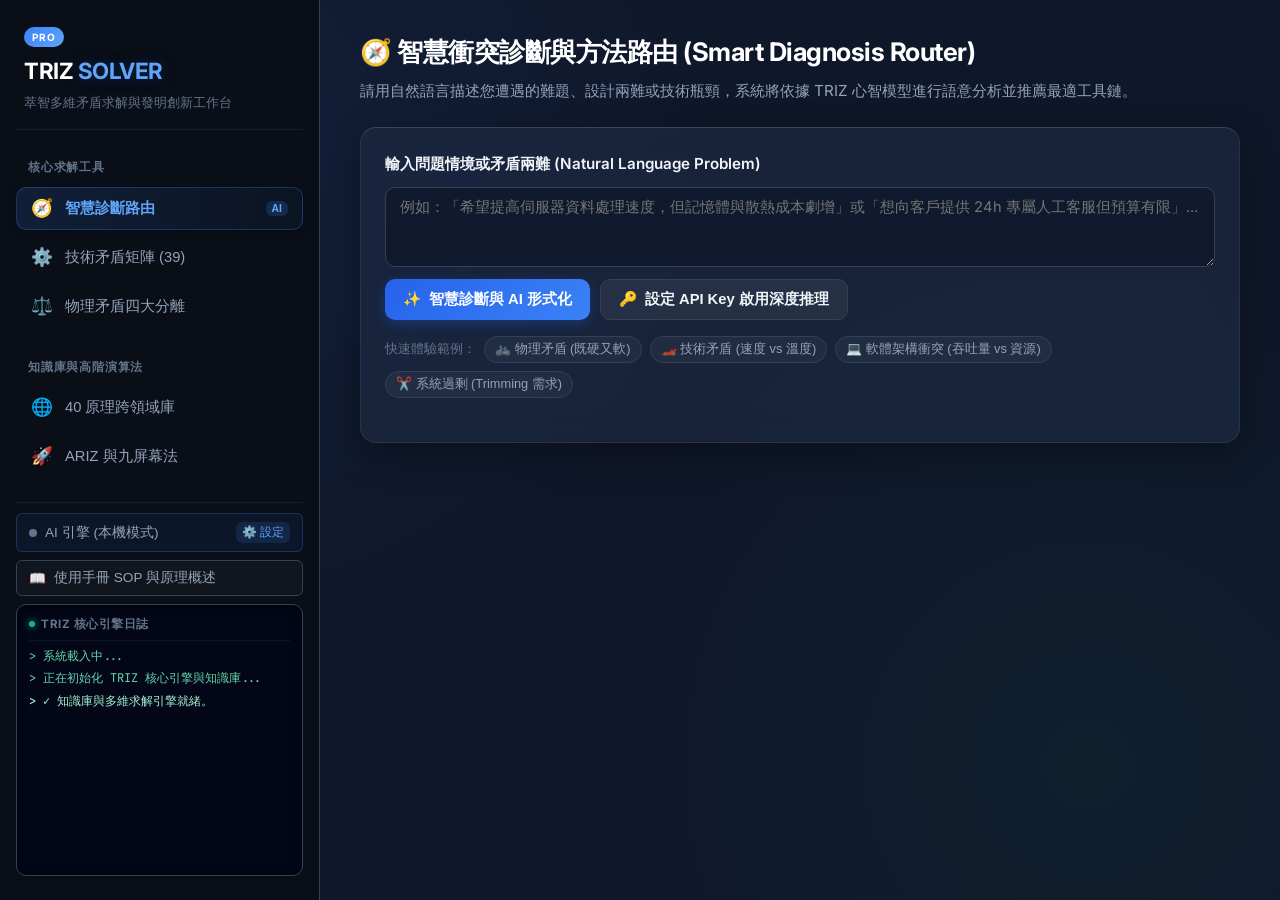
==== commit 12184bc2: "feat(ui): 新增使用手冊 SOP 與 TRIZ 原理概述多 Tab 互動指南" ====
--- a/docs/index.html
+++ b/docs/index.html
@@ -65,7 +65,7 @@
                 </button>
 
                 <button class="btn-help" onclick="openHelpModal()">
-                    <span>💡</span> TRIZ 方法論與操作指引
+                    <span>📖</span> 使用手冊 SOP 與原理概述
                 </button>
 
                 <div class="console-box" id="ai-console">
@@ -381,24 +381,191 @@
         </button>
     </nav>
 
-    <!-- Modal: Help & TRIZ Guide -->
+    <!-- Modal: Help & User Manual SOP -->
     <div class="modal-overlay" id="help-modal">
-        <div class="modal-container glass-card">
+        <div class="modal-container glass-card modal-large">
             <div class="modal-header">
-                <h3>💡 TRIZ 體系全景與求解工作流指引</h3>
+                <div style="display: flex; align-items: center; gap: 8px;">
+                    <span style="font-size: 1.3rem;">📖</span>
+                    <div>
+                        <h3 style="font-size: 1.15rem; margin: 0;">TRIZ 矛盾求解全能工作台 — 操作手冊 SOP 與原理概述</h3>
+                        <p style="font-size: 0.78rem; color: #94A3B8; margin-top: 2px;">Standard Operating Procedure & Methodology Guide</p>
+                    </div>
+                </div>
                 <button class="modal-close" onclick="closeHelpModal()">&times;</button>
             </div>
-            <div class="modal-body">
-                <h4>如何選擇最適合的 TRIZ 工具？</h4>
-                <div class="flow-guide-box">
-                    <p><strong>1. 【技術矛盾】</strong>：若問題表現為「改善某個指標 A 時，導致另一個指標 B 惡化」，請前往 <strong>技術矛盾矩陣工作台</strong>。</p>
-                    <p><strong>2. 【物理矛盾】</strong>：若問題表現為「對同一個部件/參數同時提出相反要求（既要 P，又要 非 P）」，請前往 <strong>物理矛盾分離工作坊</strong>。</p>
-                    <p><strong>3. 【系統成本過高或零件繁雜】</strong>：運用 <strong>功能分析與 Trimming</strong>，參考 40 發明原理中的抽取、多功能與自助原理。</p>
-                    <p><strong>4. 【高難度極限突破】</strong>：使用 <strong>ARIZ-85C</strong> 演算法與 <strong>九屏幕法</strong> 探勘時空潛在資源。</p>
-                </div>
-
-                <h4>TRIZ 40 發明原理跨領域對照概念</h4>
-                <p>本系統將經典俄系工程 40 原理延伸至軟體工程（微服務、快取、非同步、容器化）與現代商業管理（訂閱制、敏捷拆分、生態聚合），使任何行業的矛盾問題皆能獲得啟發。</p>
+            
+            <!-- Manual Subtabs -->
+            <div class="manual-tabs">
+                <button class="manual-tab active" onclick="switchManualTab('sop')">🚀 5 步標準求解 SOP</button>
+                <button class="manual-tab" onclick="switchManualTab('theory')">🧠 TRIZ 核心原理概述</button>
+                <button class="manual-tab" onclick="switchManualTab('ai')">🤖 AI 雙引擎協同指南</button>
+                <button class="manual-tab" onclick="switchManualTab('quickref')">🛠️ 五大工作台速查</button>
+            </div>
+
+            <div class="modal-body manual-modal-body">
+                <!-- TAB 1: 5 步標準求解 SOP -->
+                <div class="manual-content active" id="manual-tab-sop">
+                    <div class="sop-banner">
+                        <strong>🎯 核心理念：</strong> 不做折中妥協，精確識別核心衝突，透過發明原理與分離技術徹底消除矛盾。
+                    </div>
+
+                    <div class="sop-step-list">
+                        <div class="sop-step-card">
+                            <div class="sop-step-num">Step 1</div>
+                            <div class="sop-step-body">
+                                <h4>問題形式化與情境定義 (Formulate Problem)</h4>
+                                <p>使用自然語言具體定義遭遇的難題或挑戰。明確拆解出：</p>
+                                <ul>
+                                    <li><strong>改善目標 (What gets better)</strong>：期望提升的指標（如速度、容量、產能、便利性、客戶滿意度）。</li>
+                                    <li><strong>惡化代價 (What gets worse)</strong>：伴隨出現的負面代價（如成本、功耗、複雜度、發熱、人力負擔）。</li>
+                                </ul>
+                            </div>
+                        </div>
+
+                        <div class="sop-step-card">
+                            <div class="sop-step-num">Step 2</div>
+                            <div class="sop-step-body">
+                                <h4>矛盾類型精準判定 (Identify Conflict Type)</h4>
+                                <ul>
+                                    <li><strong>技術矛盾 (Technical Contradiction)</strong>：提升系統某項性能 A，導致另一項性能 B 惡化（A vs B 衝突）。</li>
+                                    <li><strong>物理矛盾 (Physical Contradiction)</strong>：同一物件/參數在不同條件下需同時滿足相反要求（既要 P，又要 非 P）。</li>
+                                    <li><strong>系統贅生 (Trimming)</strong>：系統功能重複、成本過高，需要修剪非必要元件。</li>
+                                </ul>
+                            </div>
+                        </div>
+
+                        <div class="sop-step-card">
+                            <div class="sop-step-num">Step 3</div>
+                            <div class="sop-step-body">
+                                <h4>定位最適工具鏈 (Tool Routing & Analysis)</h4>
+                                <ul>
+                                    <li><strong>技術矛盾</strong> ➔ 前往【39 技術矛盾矩陣】，選取改善與惡化參數，查表取得推薦原理。</li>
+                                    <li><strong>物理矛盾</strong> ➔ 前往【物理矛盾分離工作坊】，應用空間、時間、條件或系統分離破局。</li>
+                                    <li><strong>極限複雜問題</strong> ➔ 前往【ARIZ & 九屏幕法】，依序演練 4 大階段並探勘潛在時空資源。</li>
+                                </ul>
+                            </div>
+                        </div>
+
+                        <div class="sop-step-card">
+                            <div class="sop-step-num">Step 4</div>
+                            <div class="sop-step-body">
+                                <h4>跨領域原理對照與落地方案轉譯 (Cross-Domain Solution)</h4>
+                                <p>在【40 原理全景庫】中對照建議原理在<strong>經典工程、軟體/IT 架構、商業模式與管理</strong>中的實踐案例，激發針對自身問題的具體方案。</p>
+                            </div>
+                        </div>
+
+                        <div class="sop-step-card">
+                            <div class="sop-step-num">Step 5</div>
+                            <div class="sop-step-body">
+                                <h4>理想度 (IFR) 評估與實施推進 (Evaluate Ideality & Action)</h4>
+                                <p>使用理想度評估計算器：<code>理想度 I = 總有用效益 / (總獲取成本 + 總有害副作用)</code>。篩選出以最小代價達成最大價值的最佳落地創新方案。</p>
+                            </div>
+                        </div>
+                    </div>
+                </div>
+
+                <!-- TAB 2: TRIZ 核心原理概述 -->
+                <div class="manual-content" id="manual-tab-theory">
+                    <div class="theory-section">
+                        <h4>1. TRIZ 理論體系起源</h4>
+                        <p>TRIZ（俄語：Теория решения изобретательских задач，發明問題解決理論）由前蘇聯科學家<strong>根里奇·阿奇舒勒 (Genrich Altshuller)</strong> 於 1946 年創立。研究團隊分析了全球超過 250 萬份高水準專利，揭示出技術系統演化的客觀規律，證實創新發明並非隨機靈感，而是具備嚴密的科學方法與可重複模式。</p>
+                    </div>
+
+                    <div class="theory-section">
+                        <h4>2. 40 個發明創新原理 (40 Inventive Principles)</h4>
+                        <p>阿奇舒勒提煉出解決一切技術矛盾的 40 種通用思維模式。例如：</p>
+                        <div class="principles-mini-grid">
+                            <div class="mini-card"><strong>#1 分割原理</strong>：模組化、微服務、拆分部件</div>
+                            <div class="mini-card"><strong>#2 抽取原理</strong>：抽出核心功能、隔離噪聲</div>
+                            <div class="mini-card"><strong>#10 預先作用</strong>：預防性維護、快取預載</div>
+                            <div class="mini-card"><strong>#25 自助原理</strong>：自我修復、雲端自動伸縮</div>
+                        </div>
+                    </div>
+
+                    <div class="theory-section">
+                        <h4>3. 39 標準工程參數與矛盾矩陣 (Contradiction Matrix)</h4>
+                        <p>將工程與系統特性標準化為 39 個參數（如移動物體重量、速度、強度、溫度、操作方便性、可靠性等），透過 39x39 交叉矩陣直接查詢歷史發明中解決該矛盾頻率最高的 4 個核心原理。</p>
+                    </div>
+
+                    <div class="theory-section">
+                        <h4>4. 物理矛盾四大分離原理 (Separation Principles)</h4>
+                        <ul>
+                            <li><strong>空間分離 (Separation in Space)</strong>：在不同的空間區域賦予相反屬性（如：自行車鏈條外硬內軟）。</li>
+                            <li><strong>時間分離 (Separation in Time)</strong>：在不同的時間階段展現相反狀態（如：飛機起落架起飛時展開、飛行時收回）。</li>
+                            <li><strong>條件分離 (Separation upon Condition)</strong>：在不同溫度/壓力/情境下變化屬性（如：非牛頓流體防彈衣、自適應懸吊）。</li>
+                            <li><strong>系統層級分離 (Separation between System Levels)</strong>：微觀子系統具備屬性 A，巨觀超系統具備相反屬性 非 A（如：液晶螢幕單個像素與整體畫面）。</li>
+                        </ul>
+                    </div>
+
+                    <div class="theory-section">
+                        <h4>5. 技術系統 8 大進化法則與 ARIZ-85C 演算法</h4>
+                        <p>包括 S 曲線進化、向微觀層次躍遷、系統完備性、動態化增強等客觀規律；針對極端困難且無標準解的複雜問題，則啟動 ARIZ-85C 演算法進行逐步推演。</p>
+                    </div>
+                </div>
+
+                <!-- TAB 3: AI 雙引擎協同指南 -->
+                <div class="manual-content" id="manual-tab-ai">
+                    <div class="ai-guide-card">
+                        <h4>🌟 Agnes AI 原生端點整合</h4>
+                        <p>專為複雜非工程與跨領域語意解構打造：</p>
+                        <ul>
+                            <li><strong>官方 API Base URL</strong>：<code>https://apihub.agnes-ai.com/v1</code></li>
+                            <li><strong>核心模型 ID</strong>：<code>agnes-2.5-flash</code></li>
+                            <li><strong>鑑權機制</strong>：<code>Authorization: Bearer &lt;AGNES_API_KEY&gt;</code></li>
+                        </ul>
+                    </div>
+
+                    <div class="ai-guide-card">
+                        <h4>⚡ Google AI Studio 官方最新旗艦系列</h4>
+                        <p>支援 Google 最新世代全系列推理模型：</p>
+                        <ul>
+                            <li><strong>Gemini 3.x 旗艦</strong>：<code>gemini-3.7-flash</code>、<code>gemini-3.6-flash</code>、<code>gemini-3.5-flash</code>、<code>gemini-3.1-pro</code></li>
+                            <li><strong>Gemini 2.5 穩定</strong>：<code>gemini-2.5-flash</code>、<code>gemini-2.5-pro</code></li>
+                            <li><strong>鑑權雙通道</strong>：<code>x-goog-api-key</code> 標頭與 <code>?key=...</code> 雙重適配</li>
+                        </ul>
+                    </div>
+
+                    <div class="ai-guide-card">
+                        <h4>🔒 數據隱私與本機離線回退機制</h4>
+                        <p>API Key 僅保存在瀏覽器 <code>localStorage</code>，所有請求直連官方端點，絕無後端中轉。若無 API Key 或無網路連線，系統自動無縫切換至本機 130KB 完整結構化規則庫，確保 100% 隨時可用。</p>
+                    </div>
+                </div>
+
+                <!-- TAB 4: 五大工作台速查 -->
+                <div class="manual-content" id="manual-tab-quickref">
+                    <div class="quickref-grid">
+                        <div class="quickref-card">
+                            <h4>🧭 1. 智慧衝突診斷路由</h4>
+                            <p><strong>適用</strong>：剛開始分析問題、問題敘述模糊或屬於非工程/商業衝突時。</p>
+                            <p><strong>功能</strong>：自然語言語意剖析，自動判定矛盾類型並產出 3 套落地解法。</p>
+                        </div>
+
+                        <div class="quickref-card">
+                            <h4>⚙️ 2. 39 技術矛盾矩陣工作台</h4>
+                            <p><strong>適用</strong>：明確知道改善何種參數會惡化何種參數時。</p>
+                            <p><strong>功能</strong>：39 參數交叉查表、經典矩陣原理建議與理想度 IFR 計算器。</p>
+                        </div>
+
+                        <div class="quickref-card">
+                            <h4>⚖️ 3. 物理矛盾四大分離工作坊</h4>
+                            <p><strong>適用</strong>：對同一部件/狀態提出互斥要求（如既高又低、既快又安全）。</p>
+                            <p><strong>功能</strong>：空間、時間、條件、系統分離啟發式提問引導與案例庫。</p>
+                        </div>
+
+                        <div class="quickref-card">
+                            <h4>🌐 4. 40 原理跨領域全景庫</h4>
+                            <p><strong>適用</strong>：尋找具體落地靈感或檢索特定發明原理時。</p>
+                            <p><strong>功能</strong>：工程/軟體/商業三合一檢索，關鍵字與編號即時過濾。</p>
+                        </div>
+
+                        <div class="quickref-card">
+                            <h4>🚀 5. 高階演算法 (ARIZ & 九屏幕法)</h4>
+                            <p><strong>適用</strong>：遭遇瓶頸、無法用常規矩陣解決之系統極限難題。</p>
+                            <p><strong>功能</strong>：ARIZ-85C 4 階段演練、8 大進化法則與九屏幕法筆記 Markdown 導出。</p>
+                        </div>
+                    </div>
+                </div>
             </div>
         </div>
     </div>
@@ -418,21 +585,33 @@
                 <div class="form-group">
                     <label>模型選擇 (Model)</label>
                     <select id="ai-model-select" class="modern-select" onchange="handleModelSelectChange()">
-                        <optgroup label="🌟 Agnes AI 原生模型">
-                            <option value="agnes-2.5-flash" selected>agnes-2.5-flash (推薦・Agnes AI 官方端點)</option>
+                        <optgroup label="🌟 Agnes AI 官方模型 (Bearer Token)">
+                            <option value="agnes-2.5-flash" selected>agnes-2.5-flash (推薦・Agnes 官方端點)</option>
                         </optgroup>
-                        <optgroup label="⚡ Google Gemini 系列模型">
-                            <option value="gemini-2.5-flash">Gemini 2.5 Flash (Google 官方最新極速旗艦)</option>
-                            <option value="gemini-2.5-pro">Gemini 2.5 Pro (Google 頂級深思推理)</option>
-                            <option value="gemini-2.0-flash-thinking-exp">Gemini 2.0 Flash Thinking (深度思考)</option>
-                            <option value="gemini-2.0-flash">Gemini 2.0 Flash</option>
-                            <option value="gemini-1.5-flash">Gemini 1.5 Flash</option>
-                            <option value="gemini-1.5-pro">Gemini 1.5 Pro</option>
+                        <optgroup label="⚡ Google Gemini 3.x 系列 (最新世代旗艦)">
+                            <option value="gemini-3.7-flash">gemini-3.7-flash (最新旗艦・原生多模態與深度推理)</option>
+                            <option value="gemini-3.6-flash">gemini-3.6-flash (程式碼與 Agentic 執行專精)</option>
+                            <option value="gemini-3.5-flash">gemini-3.5-flash (多步驟工作流與長程任務)</option>
+                            <option value="gemini-3.5-flash-lite">gemini-3.5-flash-lite (超低延遲高輸送量)</option>
+                            <option value="gemini-3.1-pro">gemini-3.1-pro (次世代高階深思推理)</option>
+                            <option value="gemini-3-flash-preview">gemini-3-flash-preview (Gemini 3 Flash 預覽版)</option>
+                        </optgroup>
+                        <optgroup label="⚡ Google Gemini 2.5 系列 (成熟穩定)">
+                            <option value="gemini-2.5-flash">gemini-2.5-flash (成熟穩定主力・極速與精確 JSON)</option>
+                            <option value="gemini-2.5-pro">gemini-2.5-pro (成熟旗艦・複雜深思推理)</option>
+                            <option value="gemini-2.5-flash-lite">gemini-2.5-flash-lite (輕量低延遲)</option>
+                        </optgroup>
+                        <optgroup label="⚡ Google Gemini 1.5 系列 (經典相容)">
+                            <option value="gemini-1.5-flash">gemini-1.5-flash (經典相容)</option>
+                            <option value="gemini-1.5-pro">gemini-1.5-pro (經典長文本)</option>
                         </optgroup>
                         <optgroup label="🧩 自訂模型">
                             <option value="custom">自訂模型名稱 (Custom Model ID)...</option>
                         </optgroup>
                     </select>
+                    <small style="color: #64748B; font-size: 0.78rem; display: block; margin-top: 4px;">
+                        參考官方規範：<a href="https://ai.google.dev/gemini-api/docs/models" target="_blank" style="color: #60A5FA;">Google AI Studio 官方模型文檔</a> ｜ <a href="https://aistudio.google.com/app/apikey" target="_blank" style="color: #60A5FA;">取得 Gemini API Key</a>
+                    </small>
                 </div>
 
                 <div class="form-group" id="custom-model-group" style="display: none;">
--- a/docs/css/style.css
+++ b/docs/css/style.css
@@ -124,8 +124,7 @@
     display: flex;
     flex-direction: column;
     gap: 6px;
-    flex: 1;
-    overflow-y: auto;
+    flex-shrink: 0;
 }
 
 .nav-group-title {
@@ -186,8 +185,12 @@
 .sidebar-footer {
     display: flex;
     flex-direction: column;
-    gap: 12px;
-    margin-top: auto;
+    gap: 8px;
+    flex: 1;
+    min-height: 0;
+    margin-top: 4px;
+    padding-top: 10px;
+    border-top: 1px solid rgba(255, 255, 255, 0.06);
 }
 
 .btn-ai-config {
@@ -202,11 +205,115 @@
     font-size: 0.85rem;
     cursor: pointer;
     transition: var(--transition-fast);
+    flex-shrink: 0;
 }
 
 .btn-ai-config:hover {
     background: rgba(59, 130, 246, 0.18);
     border-color: var(--accent-brand);
+}
+
+.btn-help {
+    display: flex;
+    align-items: center;
+    gap: 8px;
+    width: 100%;
+    padding: 7px 12px;
+    background: rgba(255, 255, 255, 0.03);
+    border: 1px solid rgba(255, 255, 255, 0.08);
+    border-radius: var(--radius-sm);
+    color: var(--text-secondary);
+    font-size: 0.82rem;
+    font-weight: 500;
+    cursor: pointer;
+    transition: var(--transition-fast);
+    text-align: left;
+    flex-shrink: 0;
+}
+
+.btn-help:hover {
+    background: rgba(255, 255, 255, 0.06);
+    color: var(--text-primary);
+    border-color: rgba(255, 255, 255, 0.15);
+}
+
+.console-box {
+    background: #0B1120;
+    border: 1px solid rgba(59, 130, 246, 0.2);
+    border-radius: var(--radius-md);
+    padding: 10px 12px;
+    display: flex;
+    flex-direction: column;
+    flex: 1;
+    min-height: 180px;
+    box-shadow: inset 0 2px 8px rgba(0, 0, 0, 0.5);
+    transition: var(--transition-fast);
+}
+
+.console-box:hover {
+    border-color: rgba(59, 130, 246, 0.35);
+}
+
+.console-header {
+    display: flex;
+    align-items: center;
+    gap: 8px;
+    font-size: 0.76rem;
+    font-weight: 600;
+    color: var(--text-muted);
+    letter-spacing: 0.3px;
+    margin-bottom: 8px;
+    padding-bottom: 6px;
+    border-bottom: 1px solid rgba(255, 255, 255, 0.05);
+}
+
+.status-dot {
+    width: 7px;
+    height: 7px;
+    border-radius: 50%;
+    background: #10B981;
+    box-shadow: 0 0 8px rgba(16, 185, 129, 0.8);
+    animation: pulse-glow 2s infinite ease-in-out;
+}
+
+@keyframes pulse-glow {
+    0%, 100% { opacity: 1; transform: scale(1); }
+    50% { opacity: 0.6; transform: scale(0.9); }
+}
+
+.console-body {
+    flex: 1;
+    overflow-y: auto;
+    font-family: 'JetBrains Mono', 'Fira Code', Consolas, monospace;
+    font-size: 0.76rem;
+    line-height: 1.55;
+    color: #6EE7B7;
+    display: flex;
+    flex-direction: column;
+    gap: 5px;
+    padding-right: 4px;
+    scrollbar-width: thin;
+    scrollbar-color: rgba(59, 130, 246, 0.3) transparent;
+}
+
+.console-body::-webkit-scrollbar {
+    width: 4px;
+}
+
+.console-body::-webkit-scrollbar-thumb {
+    background: rgba(59, 130, 246, 0.3);
+    border-radius: 4px;
+}
+
+.log-line {
+    word-break: break-word;
+    opacity: 0.92;
+}
+
+.log-line:last-child {
+    opacity: 1;
+    color: #A7F3D0;
+    font-weight: 500;
 }
 
 .ai-status-indicator {
@@ -1147,11 +1254,18 @@
     position: relative;
 }
 
+.modal-container.modal-large {
+    max-width: 880px;
+    max-height: 88vh;
+    display: flex;
+    flex-direction: column;
+}
+
 .modal-header {
     display: flex;
     justify-content: space-between;
     align-items: center;
-    margin-bottom: 16px;
+    margin-bottom: 14px;
     padding-bottom: 12px;
     border-bottom: 1px solid rgba(255, 255, 255, 0.08);
 }
@@ -1174,15 +1288,194 @@
     color: #fff;
 }
 
-.flow-guide-box {
-    background: rgba(15, 23, 42, 0.8);
+/* Manual Subtabs */
+.manual-tabs {
+    display: flex;
+    gap: 8px;
+    padding-bottom: 12px;
+    border-bottom: 1px solid rgba(255, 255, 255, 0.06);
+    margin-bottom: 16px;
+    overflow-x: auto;
+    flex-shrink: 0;
+}
+
+.manual-tab {
+    padding: 8px 14px;
+    background: rgba(255, 255, 255, 0.03);
+    border: 1px solid rgba(255, 255, 255, 0.08);
+    border-radius: var(--radius-sm);
+    color: var(--text-secondary);
+    font-size: 0.84rem;
+    font-weight: 500;
+    cursor: pointer;
+    transition: var(--transition-fast);
+    white-space: nowrap;
+}
+
+.manual-tab:hover {
+    background: rgba(255, 255, 255, 0.08);
+    color: var(--text-primary);
+}
+
+.manual-tab.active {
+    background: linear-gradient(135deg, rgba(59, 130, 246, 0.2), rgba(59, 130, 246, 0.1));
+    border-color: var(--accent-brand);
+    color: var(--accent-sky);
+    font-weight: 600;
+}
+
+.manual-modal-body {
+    flex: 1;
+    overflow-y: auto;
+    padding-right: 4px;
+}
+
+.manual-content {
+    display: none;
+    flex-direction: column;
+    gap: 16px;
+}
+
+.manual-content.active {
+    display: flex;
+}
+
+/* SOP Step Cards */
+.sop-banner {
+    background: linear-gradient(90deg, rgba(59, 130, 246, 0.15), rgba(16, 185, 129, 0.1));
+    border-left: 4px solid var(--accent-brand);
+    padding: 12px 16px;
+    border-radius: 0 var(--radius-md) var(--radius-md) 0;
+    font-size: 0.88rem;
+    color: #E2E8F0;
+}
+
+.sop-step-list {
+    display: flex;
+    flex-direction: column;
+    gap: 12px;
+}
+
+.sop-step-card {
+    display: flex;
+    gap: 14px;
+    background: rgba(15, 23, 42, 0.6);
+    border: 1px solid rgba(255, 255, 255, 0.06);
     border-radius: var(--radius-md);
     padding: 14px;
-    margin: 12px 0 16px 0;
-    font-size: 0.88rem;
-    display: flex;
-    flex-direction: column;
+    transition: var(--transition-fast);
+}
+
+.sop-step-card:hover {
+    border-color: rgba(59, 130, 246, 0.3);
+    background: rgba(15, 23, 42, 0.8);
+}
+
+.sop-step-num {
+    display: flex;
+    align-items: center;
+    justify-content: center;
+    font-size: 0.76rem;
+    font-weight: 700;
+    color: #fff;
+    background: linear-gradient(135deg, var(--accent-brand), var(--accent-sky));
+    padding: 4px 10px;
+    border-radius: var(--radius-sm);
+    height: fit-content;
+    white-space: nowrap;
+}
+
+.sop-step-body {
+    flex: 1;
+    font-size: 0.86rem;
+    color: var(--text-secondary);
+}
+
+.sop-step-body h4 {
+    color: #F8FAFC;
+    font-size: 0.95rem;
+    margin-bottom: 6px;
+}
+
+.sop-step-body ul {
+    margin-top: 6px;
+    padding-left: 18px;
+    display: flex;
+    flex-direction: column;
+    gap: 4px;
+}
+
+/* Theory & AI Sections */
+.theory-section, .ai-guide-card {
+    background: rgba(15, 23, 42, 0.6);
+    border: 1px solid rgba(255, 255, 255, 0.06);
+    border-radius: var(--radius-md);
+    padding: 16px;
+}
+
+.theory-section h4, .ai-guide-card h4 {
+    color: var(--accent-sky);
+    font-size: 1rem;
+    margin-bottom: 8px;
+}
+
+.theory-section p, .ai-guide-card p {
+    font-size: 0.86rem;
+    color: var(--text-secondary);
+    line-height: 1.6;
+}
+
+.theory-section ul, .ai-guide-card ul {
+    margin-top: 8px;
+    padding-left: 18px;
+    font-size: 0.86rem;
+    color: var(--text-secondary);
+    display: flex;
+    flex-direction: column;
+    gap: 5px;
+}
+
+.principles-mini-grid {
+    display: grid;
+    grid-template-columns: repeat(auto-fit, minmax(200px, 1fr));
     gap: 8px;
+    margin-top: 10px;
+}
+
+.mini-card {
+    background: rgba(255, 255, 255, 0.03);
+    border: 1px solid rgba(255, 255, 255, 0.06);
+    border-radius: var(--radius-sm);
+    padding: 8px 12px;
+    font-size: 0.8rem;
+    color: var(--text-muted);
+}
+
+.mini-card strong {
+    color: #93C5FD;
+}
+
+.quickref-grid {
+    display: grid;
+    grid-template-columns: repeat(auto-fit, minmax(240px, 1fr));
+    gap: 12px;
+}
+
+.quickref-card {
+    background: rgba(15, 23, 42, 0.6);
+    border: 1px solid rgba(255, 255, 255, 0.06);
+    border-radius: var(--radius-md);
+    padding: 14px;
+    font-size: 0.84rem;
+    color: var(--text-secondary);
+    display: flex;
+    flex-direction: column;
+    gap: 6px;
+}
+
+.quickref-card h4 {
+    color: var(--accent-sky);
+    font-size: 0.92rem;
 }
 
 /* ==========================================================================
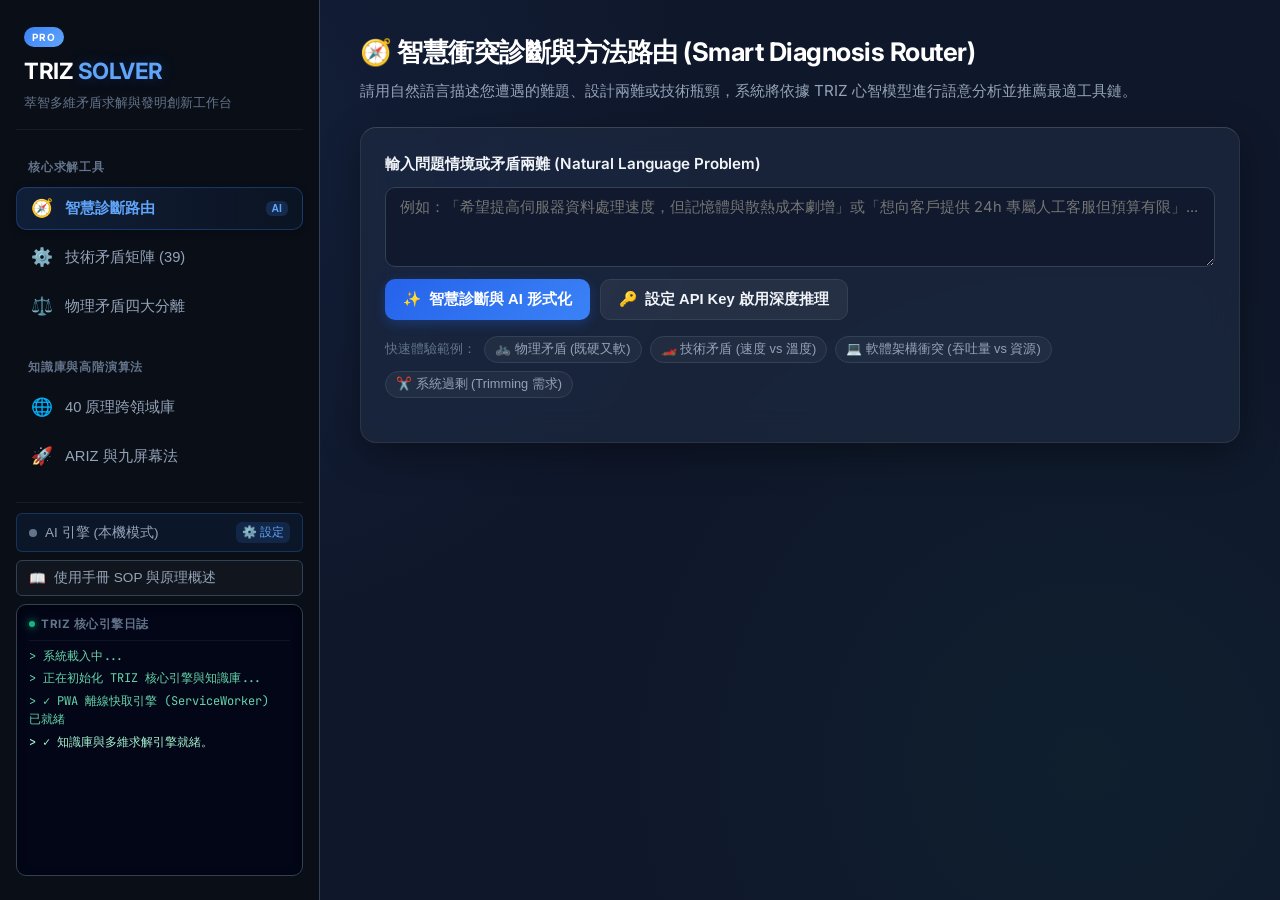
==== commit 90aa575f: "feat(pwa): 導入 PWA 相容技術架構，支援離線快取、獨立 App 安裝與行動端全螢幕原生體驗" ====
--- a/docs/index.html
+++ b/docs/index.html
@@ -3,11 +3,22 @@
 
 <head>
     <meta charset="UTF-8">
-    <meta name="viewport" content="width=device-width, initial-scale=1.0">
+    <meta name="viewport" content="width=device-width, initial-scale=1.0, maximum-scale=5.0, viewport-fit=cover">
     <title>TRIZ Solver - 萃智多維矛盾求解與發明創新全能工作台</title>
     <meta name="description"
         content="AI-Assisted TRIZ Innovation Suite - 整合 40 發明原理、39 矛盾矩陣、物理矛盾四大分離、跨領域案例、ARIZ-85C 演算法與九屏幕法。">
+    
+    <!-- PWA & Mobile Web App Meta -->
+    <link rel="manifest" href="manifest.json">
+    <meta name="theme-color" content="#0F172A">
+    <meta name="mobile-web-app-capable" content="yes">
+    <meta name="apple-mobile-web-app-capable" content="yes">
+    <meta name="apple-mobile-web-app-status-bar-style" content="black-translucent">
+    <meta name="apple-mobile-web-app-title" content="TRIZ Solver">
+    <link rel="apple-touch-icon" href="icons/icon-192.png">
+    <link rel="icon" type="image/png" sizes="192x192" href="icons/icon-192.png">
     <link rel="icon" href="data:image/svg+xml,<svg xmlns='http://www.w3.org/2000/svg' viewBox='0 0 100 100'><text y='.9em' font-size='90'>💡</text></svg>">
+    
     <link rel="stylesheet" href="css/style.css?v=2.0">
     <link rel="preconnect" href="https://fonts.googleapis.com">
     <link rel="preconnect" href="https://fonts.gstatic.com" crossorigin>
@@ -68,6 +79,10 @@
                     <span>📖</span> 使用手冊 SOP 與原理概述
                 </button>
 
+                <button id="btn-pwa-install" class="btn-help" style="display: none; background: rgba(59, 130, 246, 0.12); border-color: rgba(59, 130, 246, 0.3); color: #93C5FD;" onclick="installPWA()">
+                    <span>📥</span> 安裝 App 至手機/桌面
+                </button>
+
                 <div class="console-box" id="ai-console">
                     <div class="console-header">
                         <div class="status-dot"></div>
@@ -82,6 +97,21 @@
 
         <!-- Main Content Area -->
         <main class="main-content">
+            <!-- Mobile Top Header (Visible on mobile/PWA) -->
+            <header class="mobile-top-header">
+                <div class="mobile-brand">
+                    <span class="brand-badge">PRO</span>
+                    <span class="m-brand-title">TRIZ <span class="highlight">SOLVER</span></span>
+                </div>
+                <div class="mobile-top-actions">
+                    <button class="m-action-btn" onclick="openAISettingsModal()" title="AI 雲端引擎設定">
+                        <span>⚙️</span> AI 設定
+                    </button>
+                    <button class="m-action-btn" onclick="openHelpModal()" title="使用手冊 SOP 與原理概述">
+                        <span>📖</span> SOP 指南
+                    </button>
+                </div>
+            </header>
 
             <!-- WORKSPACE 1: 智慧診斷路由 (Smart Diagnosis) -->
             <section id="workspace-diagnosis" class="workspace active">
@@ -465,43 +495,137 @@
                     </div>
                 </div>
 
-                <!-- TAB 2: TRIZ 核心原理概述 -->
+                <!-- TAB 2: TRIZ 核心原理概述 (深入淺出完全圖解手冊) -->
                 <div class="manual-content" id="manual-tab-theory">
-                    <div class="theory-section">
-                        <h4>1. TRIZ 理論體系起源</h4>
-                        <p>TRIZ（俄語：Теория решения изобретательских задач，發明問題解決理論）由前蘇聯科學家<strong>根里奇·阿奇舒勒 (Genrich Altshuller)</strong> 於 1946 年創立。研究團隊分析了全球超過 250 萬份高水準專利，揭示出技術系統演化的客觀規律，證實創新發明並非隨機靈感，而是具備嚴密的科學方法與可重複模式。</p>
-                    </div>
-
-                    <div class="theory-section">
-                        <h4>2. 40 個發明創新原理 (40 Inventive Principles)</h4>
-                        <p>阿奇舒勒提煉出解決一切技術矛盾的 40 種通用思維模式。例如：</p>
-                        <div class="principles-mini-grid">
-                            <div class="mini-card"><strong>#1 分割原理</strong>：模組化、微服務、拆分部件</div>
-                            <div class="mini-card"><strong>#2 抽取原理</strong>：抽出核心功能、隔離噪聲</div>
-                            <div class="mini-card"><strong>#10 預先作用</strong>：預防性維護、快取預載</div>
-                            <div class="mini-card"><strong>#25 自助原理</strong>：自我修復、雲端自動伸縮</div>
-                        </div>
-                    </div>
-
-                    <div class="theory-section">
-                        <h4>3. 39 標準工程參數與矛盾矩陣 (Contradiction Matrix)</h4>
-                        <p>將工程與系統特性標準化為 39 個參數（如移動物體重量、速度、強度、溫度、操作方便性、可靠性等），透過 39x39 交叉矩陣直接查詢歷史發明中解決該矛盾頻率最高的 4 個核心原理。</p>
-                    </div>
-
-                    <div class="theory-section">
-                        <h4>4. 物理矛盾四大分離原理 (Separation Principles)</h4>
-                        <ul>
-                            <li><strong>空間分離 (Separation in Space)</strong>：在不同的空間區域賦予相反屬性（如：自行車鏈條外硬內軟）。</li>
-                            <li><strong>時間分離 (Separation in Time)</strong>：在不同的時間階段展現相反狀態（如：飛機起落架起飛時展開、飛行時收回）。</li>
-                            <li><strong>條件分離 (Separation upon Condition)</strong>：在不同溫度/壓力/情境下變化屬性（如：非牛頓流體防彈衣、自適應懸吊）。</li>
-                            <li><strong>系統層級分離 (Separation between System Levels)</strong>：微觀子系統具備屬性 A，巨觀超系統具備相反屬性 非 A（如：液晶螢幕單個像素與整體畫面）。</li>
-                        </ul>
-                    </div>
-
-                    <div class="theory-section">
-                        <h4>5. 技術系統 8 大進化法則與 ARIZ-85C 演算法</h4>
-                        <p>包括 S 曲線進化、向微觀層次躍遷、系統完備性、動態化增強等客觀規律；針對極端困難且無標準解的複雜問題，則啟動 ARIZ-85C 演算法進行逐步推演。</p>
-                    </div>
+                    
+                    <!-- 核心靈魂 -->
+                    <div class="theory-hero-card">
+                        <div class="theory-badge">TRIZ 的核心靈魂</div>
+                        <h3>「拒絕折中妥協，把『魚與熊掌不可兼得』變成『魚與熊掌兼得』的創新科學」</h3>
+                        <p>傳統思維遇到難題往往選擇<strong>折中妥協</strong>（想要車跑得快，就忍受高油耗；想要手機續航長，就忍受厚重電池）。而 TRIZ 的核心哲學是：<strong>絕不妥協！必須找出底層相互掐架的衝突，並用客觀發明規律直接消滅衝突！</strong></p>
+                    </div>
+
+                    <!-- 1. 最終理想解 IFR -->
+                    <div class="theory-card">
+                        <div class="theory-card-header">
+                            <span class="theory-icon">🌟</span>
+                            <h4>一、最終理想解 (IFR, Ideal Final Result) — 「最好的系統，是沒有系統」</h4>
+                        </div>
+                        <div class="theory-card-body">
+                            <p><strong>通俗比喻：</strong>最好的割草機不是更大馬力的機器，而是<strong>「自己長不高的草」</strong>；最好的黑板擦不是更吸灰的擦子，而是<strong>「不會產生粉塵的電子黑板」</strong>。</p>
+                            <div class="formula-box">
+                                <span class="formula-title">📐 理想度公式 (Ideality Formula)：</span>
+                                <div class="formula-math">理想度 (I) = 總有用功能 (Benefits) / [ 總獲取成本 (Cost) + 總有害副作用 (Harm) ]</div>
+                            </div>
+                            <p><strong>終極心法：</strong>讓系統本身「消失」（不花錢、不佔空間、不耗能量），但它的功能卻 100% 被完整實現！</p>
+                        </div>
+                    </div>
+
+                    <!-- 2. 兩種矛盾 -->
+                    <div class="theory-card">
+                        <div class="theory-card-header">
+                            <span class="theory-icon">⚖️</span>
+                            <h4>二、矛盾的兩個境界 — 技術矛盾 vs 物理矛盾</h4>
+                        </div>
+                        <div class="theory-card-body">
+                            <div class="conflict-compare-grid">
+                                <div class="compare-box">
+                                    <h5>⚔️ 技術矛盾（A 與 B 拔河）</h5>
+                                    <p class="compare-desc"><strong>現象：</strong>你想提升性能 A，卻導致性能 B 變差。</p>
+                                    <p class="compare-eg"><strong>實例：</strong>手機螢幕想要變大（視覺爽），但耗電與重量隨之劇增（攜帶痛苦）。</p>
+                                    <p class="compare-solve"><strong>🎯 破局法：</strong>查閱 <strong>39 矛盾矩陣</strong>，借鑒歷史專利中最常用的 4 個發明原理打破僵局。</p>
+                                </div>
+                                <div class="compare-box">
+                                    <h5>🤯 物理矛盾（對同一物件的精神分裂要求）</h5>
+                                    <p class="compare-desc"><strong>現象：</strong>對同一個物件，既要求它是 P，又要求它是 非 P。</p>
+                                    <p class="compare-eg"><strong>實例：</strong>自行車鏈條——「既要硬（承受拉力），又要軟（繞齒輪彎曲）」。飛機起落架——「既要有（起降支撐），又要沒有（飛行減阻）」。</p>
+                                    <p class="compare-solve"><strong>🎯 破局法：</strong>運用 <strong>四大分離原理</strong>（空間、時間、條件、系統層級）將衝突徹底拆開！</p>
+                                </div>
+                            </div>
+                        </div>
+                    </div>
+
+                    <!-- 3. 四大分離原理 -->
+                    <div class="theory-card">
+                        <div class="theory-card-header">
+                            <span class="theory-icon">🔮</span>
+                            <h4>三、四大分離原理 (解決物理矛盾的 4 種神奇拆解術)</h4>
+                        </div>
+                        <div class="theory-card-body">
+                            <div class="separation-grid">
+                                <div class="sep-item">
+                                    <div class="sep-title">🗺️ 1. 空間分離 (Separation in Space)</div>
+                                    <div class="sep-subtitle">心法：讓衝突在不同的地方發生（這裡 P，那裡 非 P）</div>
+                                    <p><strong>生活範例：</strong>自行車鏈條——外殼與銷軸堅硬耐磨（硬），關節軸承內部圓滑可活動（軟）；老花與近視雙焦點眼鏡。</p>
+                                </div>
+                                <div class="sep-item">
+                                    <div class="sep-title">⏰ 2. 時間分離 (Separation in Time)</div>
+                                    <div class="sep-subtitle">心法：讓衝突在不同的時間發生（這時 P，那時 非 P）</div>
+                                    <p><strong>生活範例：</strong>飛機起落架——起飛降落時展開（有起落架），飛行巡航時收進機腹（沒有起落架）；紅綠燈交叉路口交替通行。</p>
+                                </div>
+                                <div class="sep-item">
+                                    <div class="sep-title">🧪 3. 條件分離 (Separation upon Condition)</div>
+                                    <div class="sep-subtitle">心法：在特定環境或刺激下才切換狀態</div>
+                                    <p><strong>生活範例：</strong>非牛頓流體防彈衣——平時穿著柔軟舒適（軟），遭子彈高速撞擊瞬間硬化阻擋（硬）；光致變色太陽眼鏡。</p>
+                                </div>
+                                <div class="sep-item">
+                                    <div class="sep-title">🧩 4. 系統層級分離 (Separation between System Levels)</div>
+                                    <div class="sep-subtitle">心法：單個零件沒有此屬性，但組裝成群體時具備該屬性</div>
+                                    <p><strong>生活範例：</strong>電腦螢幕——放大看每個像素只是孤立的紅綠藍光點（無意義），但縮小看整個螢幕就呈現出生動高清的電影畫面。</p>
+                                </div>
+                            </div>
+                        </div>
+                    </div>
+
+                    <!-- 4. 40 發明原理 -->
+                    <div class="theory-card">
+                        <div class="theory-card-header">
+                            <span class="theory-icon">💡</span>
+                            <h4>四、40 發明原理 — 全宇宙創新的 40 把萬能金鑰</h4>
+                        </div>
+                        <div class="theory-card-body">
+                            <p>阿奇舒勒研究發現，<strong>人類 95% 以上的專利發明，本質上都是在重複使用這 40 個思維套路</strong>！無論造火箭、寫程式還是做商業模式，都能一通百通：</p>
+                            <div class="principles-showcase-grid">
+                                <div class="p-card">
+                                    <span class="p-num">#1 分割原理 (Segmentation)</span>
+                                    <p><strong>工程：</strong>模組化組合家具、分段火箭</p>
+                                    <p><strong>軟體：</strong>微服務架構 (Microservices)、資料庫分庫分表</p>
+                                    <p><strong>商業：</strong>敏捷小團隊、軟體訂閱制拆分付費</p>
+                                </div>
+                                <div class="p-card">
+                                    <span class="p-num">#10 預先作用 (Preliminary Action)</span>
+                                    <p><strong>工程：</strong>預應力鋼筋混凝土、手術前預先消毒</p>
+                                    <p><strong>軟體：</strong>快取預加載 (Cache Pre-fetching)、CDN 邊緣分發</p>
+                                    <p><strong>商業：</strong>預售眾籌 (Kickstarter)、會員預充值</p>
+                                </div>
+                                <div class="p-card">
+                                    <span class="p-num">#25 自助原理 (Self-service)</span>
+                                    <p><strong>工程：</strong>自潤滑軸承、自動補胎液</p>
+                                    <p><strong>軟體：</strong>雲端自動伸縮 (Auto-scaling)、微服務自我修復</p>
+                                    <p><strong>商業：</strong>自助結帳櫃檯、IKEA 自行組裝、SaaS 自助註冊</p>
+                                </div>
+                                <div class="p-card">
+                                    <span class="p-num">#13 反向作用 (The Other Way Round)</span>
+                                    <p><strong>工程：</strong>讓工件不動、工具旋轉；跑步機（人在原地跑，地面往後滾動）</p>
+                                    <p><strong>軟體：</strong>控制反轉 (IoC / DI)、反向代理 (Reverse Proxy)</p>
+                                    <p><strong>商業：</strong>倒過來收費（Freemium 免費增值、向廣告主收費對用戶免費）</p>
+                                </div>
+                            </div>
+                        </div>
+                    </div>
+
+                    <!-- 5. 8 大進化法則與九屏幕法 -->
+                    <div class="theory-card">
+                        <div class="theory-card-header">
+                            <span class="theory-icon">🚀</span>
+                            <h4>五、技術進化法則與九屏幕法 — 預測未來的望遠鏡</h4>
+                        </div>
+                        <div class="theory-card-body">
+                            <p><strong>技術系統進化客觀規律：</strong>系統就像生物演化一樣，必然朝向<strong>「動態化、柔性化、微觀化、自協調」</strong>演進（例如：實體按鍵手機 ➔ 電容觸控螢幕 ➔ 語音/手勢 ➔ 腦機介面）。</p>
+                            <p style="margin-top: 8px;"><strong>九屏幕法 (3×3 時空透視鏡)：</strong>遇到瓶頸時，跳出當前系統：<strong>向上看超系統（環境/生態）、向下看子系統（元件/微觀），向前看過去、向後看未來</strong>，從未被發現的時空角落挖掘免費資源！</p>
+                        </div>
+                    </div>
+
                 </div>
 
                 <!-- TAB 3: AI 雙引擎協同指南 -->
--- a/docs/css/style.css
+++ b/docs/css/style.css
@@ -1405,27 +1405,234 @@
     gap: 4px;
 }
 
-/* Theory & AI Sections */
-.theory-section, .ai-guide-card {
+/* Theory Hero & Deep Cards */
+.theory-hero-card {
+    background: linear-gradient(135deg, rgba(30, 41, 59, 0.9), rgba(15, 23, 42, 0.95));
+    border: 1px solid rgba(96, 165, 250, 0.35);
+    border-radius: var(--radius-lg);
+    padding: 20px;
+    box-shadow: 0 8px 32px rgba(0, 0, 0, 0.4);
+    position: relative;
+    overflow: hidden;
+}
+
+.theory-badge {
+    display: inline-block;
+    background: linear-gradient(135deg, var(--accent-brand), var(--accent-sky));
+    color: #fff;
+    font-size: 0.72rem;
+    font-weight: 700;
+    padding: 3px 10px;
+    border-radius: var(--radius-full);
+    margin-bottom: 8px;
+    letter-spacing: 0.5px;
+}
+
+.theory-hero-card h3 {
+    color: #F1F5F9;
+    font-size: 1.15rem;
+    line-height: 1.5;
+    margin-bottom: 8px;
+}
+
+.theory-hero-card p {
+    font-size: 0.88rem;
+    color: var(--text-secondary);
+    line-height: 1.6;
+}
+
+.theory-card {
+    background: rgba(15, 23, 42, 0.6);
+    border: 1px solid rgba(255, 255, 255, 0.08);
+    border-radius: var(--radius-md);
+    padding: 18px;
+    transition: var(--transition-fast);
+}
+
+.theory-card:hover {
+    border-color: rgba(59, 130, 246, 0.3);
+    background: rgba(15, 23, 42, 0.75);
+}
+
+.theory-card-header {
+    display: flex;
+    align-items: center;
+    gap: 10px;
+    margin-bottom: 12px;
+    padding-bottom: 8px;
+    border-bottom: 1px solid rgba(255, 255, 255, 0.05);
+}
+
+.theory-icon {
+    font-size: 1.3rem;
+}
+
+.theory-card-header h4 {
+    color: var(--accent-sky);
+    font-size: 1.02rem;
+    margin: 0;
+}
+
+.theory-card-body {
+    font-size: 0.88rem;
+    color: var(--text-secondary);
+    line-height: 1.65;
+}
+
+.formula-box {
+    background: rgba(59, 130, 246, 0.1);
+    border: 1px solid rgba(59, 130, 246, 0.25);
+    border-radius: var(--radius-sm);
+    padding: 10px 14px;
+    margin: 10px 0;
+}
+
+.formula-title {
+    display: block;
+    font-size: 0.78rem;
+    font-weight: 700;
+    color: var(--accent-sky);
+    margin-bottom: 4px;
+}
+
+.formula-math {
+    font-family: 'JetBrains Mono', Consolas, monospace;
+    font-size: 0.84rem;
+    color: #6EE7B7;
+    font-weight: 600;
+}
+
+/* Conflict Comparison Grid */
+.conflict-compare-grid {
+    display: grid;
+    grid-template-columns: repeat(auto-fit, minmax(280px, 1fr));
+    gap: 12px;
+    margin-top: 6px;
+}
+
+.compare-box {
+    background: rgba(255, 255, 255, 0.02);
+    border: 1px solid rgba(255, 255, 255, 0.06);
+    border-radius: var(--radius-sm);
+    padding: 14px;
+}
+
+.compare-box h5 {
+    color: #F8FAFC;
+    font-size: 0.92rem;
+    margin-bottom: 8px;
+}
+
+.compare-desc {
+    font-size: 0.82rem;
+    color: #94A3B8;
+    margin-bottom: 6px;
+}
+
+.compare-eg {
+    font-size: 0.82rem;
+    color: #CBD5E1;
+    background: rgba(0, 0, 0, 0.25);
+    padding: 6px 10px;
+    border-radius: 4px;
+    margin-bottom: 8px;
+}
+
+.compare-solve {
+    font-size: 0.82rem;
+    color: #93C5FD;
+}
+
+/* Four Separations Grid */
+.separation-grid {
+    display: grid;
+    grid-template-columns: repeat(auto-fit, minmax(260px, 1fr));
+    gap: 12px;
+    margin-top: 6px;
+}
+
+.sep-item {
+    background: rgba(255, 255, 255, 0.02);
+    border-left: 3px solid var(--accent-brand);
+    border-radius: 0 var(--radius-sm) var(--radius-sm) 0;
+    padding: 12px 14px;
+}
+
+.sep-title {
+    font-weight: 700;
+    color: #F8FAFC;
+    font-size: 0.9rem;
+}
+
+.sep-subtitle {
+    font-size: 0.78rem;
+    color: var(--accent-sky);
+    margin: 4px 0 6px 0;
+}
+
+.sep-item p {
+    font-size: 0.82rem;
+    color: var(--text-secondary);
+    line-height: 1.5;
+}
+
+/* Principles Showcase Grid */
+.principles-showcase-grid {
+    display: grid;
+    grid-template-columns: repeat(auto-fit, minmax(240px, 1fr));
+    gap: 10px;
+    margin-top: 10px;
+}
+
+.p-card {
+    background: rgba(255, 255, 255, 0.02);
+    border: 1px solid rgba(255, 255, 255, 0.06);
+    border-radius: var(--radius-sm);
+    padding: 12px;
+    font-size: 0.82rem;
+    display: flex;
+    flex-direction: column;
+    gap: 4px;
+}
+
+.p-num {
+    font-weight: 700;
+    color: #60A5FA;
+    font-size: 0.85rem;
+    margin-bottom: 2px;
+}
+
+.p-card p {
+    margin: 0;
+    line-height: 1.45;
+    color: var(--text-secondary);
+}
+
+.p-card strong {
+    color: #E2E8F0;
+}
+
+/* AI Guide Card */
+.ai-guide-card {
     background: rgba(15, 23, 42, 0.6);
     border: 1px solid rgba(255, 255, 255, 0.06);
     border-radius: var(--radius-md);
     padding: 16px;
 }
 
-.theory-section h4, .ai-guide-card h4 {
+.ai-guide-card h4 {
     color: var(--accent-sky);
     font-size: 1rem;
     margin-bottom: 8px;
 }
 
-.theory-section p, .ai-guide-card p {
+.ai-guide-card p {
     font-size: 0.86rem;
     color: var(--text-secondary);
     line-height: 1.6;
 }
 
-.theory-section ul, .ai-guide-card ul {
+.ai-guide-card ul {
     margin-top: 8px;
     padding-left: 18px;
     font-size: 0.86rem;
@@ -1433,26 +1640,6 @@
     display: flex;
     flex-direction: column;
     gap: 5px;
-}
-
-.principles-mini-grid {
-    display: grid;
-    grid-template-columns: repeat(auto-fit, minmax(200px, 1fr));
-    gap: 8px;
-    margin-top: 10px;
-}
-
-.mini-card {
-    background: rgba(255, 255, 255, 0.03);
-    border: 1px solid rgba(255, 255, 255, 0.06);
-    border-radius: var(--radius-sm);
-    padding: 8px 12px;
-    font-size: 0.8rem;
-    color: var(--text-muted);
-}
-
-.mini-card strong {
-    color: #93C5FD;
 }
 
 .quickref-grid {
@@ -1479,16 +1666,75 @@
 }
 
 /* ==========================================================================
-   MOBILE BOTTOM BAR & RESPONSIVE BREAKPOINTS
+   MOBILE TOP BAR, BOTTOM NAV & PWA RESPONSIVE BREAKPOINTS
    ========================================================================== */
+.mobile-top-header {
+    display: none;
+    align-items: center;
+    justify-content: space-between;
+    padding: 12px 16px;
+    background: rgba(15, 23, 42, 0.9);
+    backdrop-filter: blur(12px);
+    -webkit-backdrop-filter: blur(12px);
+    border-bottom: 1px solid rgba(255, 255, 255, 0.08);
+    position: sticky;
+    top: 0;
+    z-index: 40;
+    margin: -20px -16px 16px -16px;
+}
+
+.mobile-brand {
+    display: flex;
+    align-items: center;
+    gap: 8px;
+}
+
+.m-brand-title {
+    font-size: 1.1rem;
+    font-weight: 700;
+    color: #fff;
+}
+
+.m-brand-title .highlight {
+    color: var(--accent-sky);
+}
+
+.mobile-top-actions {
+    display: flex;
+    align-items: center;
+    gap: 8px;
+}
+
+.m-action-btn {
+    display: flex;
+    align-items: center;
+    gap: 4px;
+    padding: 5px 10px;
+    background: rgba(59, 130, 246, 0.12);
+    border: 1px solid rgba(59, 130, 246, 0.25);
+    border-radius: var(--radius-sm);
+    color: var(--accent-sky);
+    font-size: 0.78rem;
+    font-weight: 600;
+    cursor: pointer;
+    touch-action: manipulation;
+}
+
+.m-action-btn:active {
+    background: rgba(59, 130, 246, 0.25);
+}
+
 .mobile-nav {
     display: none;
     position: fixed;
     bottom: 0;
     left: 0;
     width: 100vw;
-    height: 60px;
-    background: var(--bg-sidebar);
+    height: calc(60px + env(safe-area-inset-bottom, 0px));
+    padding-bottom: env(safe-area-inset-bottom, 0px);
+    background: rgba(15, 23, 42, 0.95);
+    backdrop-filter: blur(16px);
+    -webkit-backdrop-filter: blur(16px);
     border-top: 1px solid var(--border-subtle);
     z-index: 50;
     justify-content: space-around;
@@ -1503,18 +1749,22 @@
     flex-direction: column;
     align-items: center;
     justify-content: center;
-    font-size: 0.7rem;
-    min-width: 44px;
-    min-height: 44px;
+    font-size: 0.72rem;
+    min-width: 48px;
+    min-height: 48px;
     cursor: pointer;
+    touch-action: manipulation;
+    -webkit-tap-highlight-color: transparent;
+    transition: var(--transition-fast);
 }
 
 .mobile-nav-item.active {
     color: var(--accent-sky);
+    font-weight: 600;
 }
 
 .m-icon {
-    font-size: 1.2rem;
+    font-size: 1.25rem;
     margin-bottom: 2px;
 }
 
@@ -1523,17 +1773,22 @@
         display: none;
     }
 
+    .mobile-top-header {
+        display: flex;
+    }
+
     .mobile-nav {
         display: flex;
     }
 
     body {
         overflow: auto;
+        -webkit-overflow-scrolling: touch;
     }
 
     .app-container {
         height: auto;
-        padding-bottom: 70px;
+        padding-bottom: calc(75px + env(safe-area-inset-bottom, 0px));
     }
 
     .main-content {
@@ -1547,4 +1802,25 @@
     .nine-windows-grid {
         grid-template-columns: 80px 1fr 1fr 1fr;
     }
+
+    .modal-container.modal-large {
+        max-height: 90vh;
+        padding: 16px;
+    }
+
+    .manual-tabs {
+        gap: 6px;
+    }
+
+    .manual-tab {
+        padding: 6px 10px;
+        font-size: 0.78rem;
+    }
+}
+
+/* PWA Standalone Mode Enhancements */
+@media (display-mode: standalone) {
+    .mobile-top-header {
+        padding-top: calc(12px + env(safe-area-inset-top, 0px));
+    }
 }
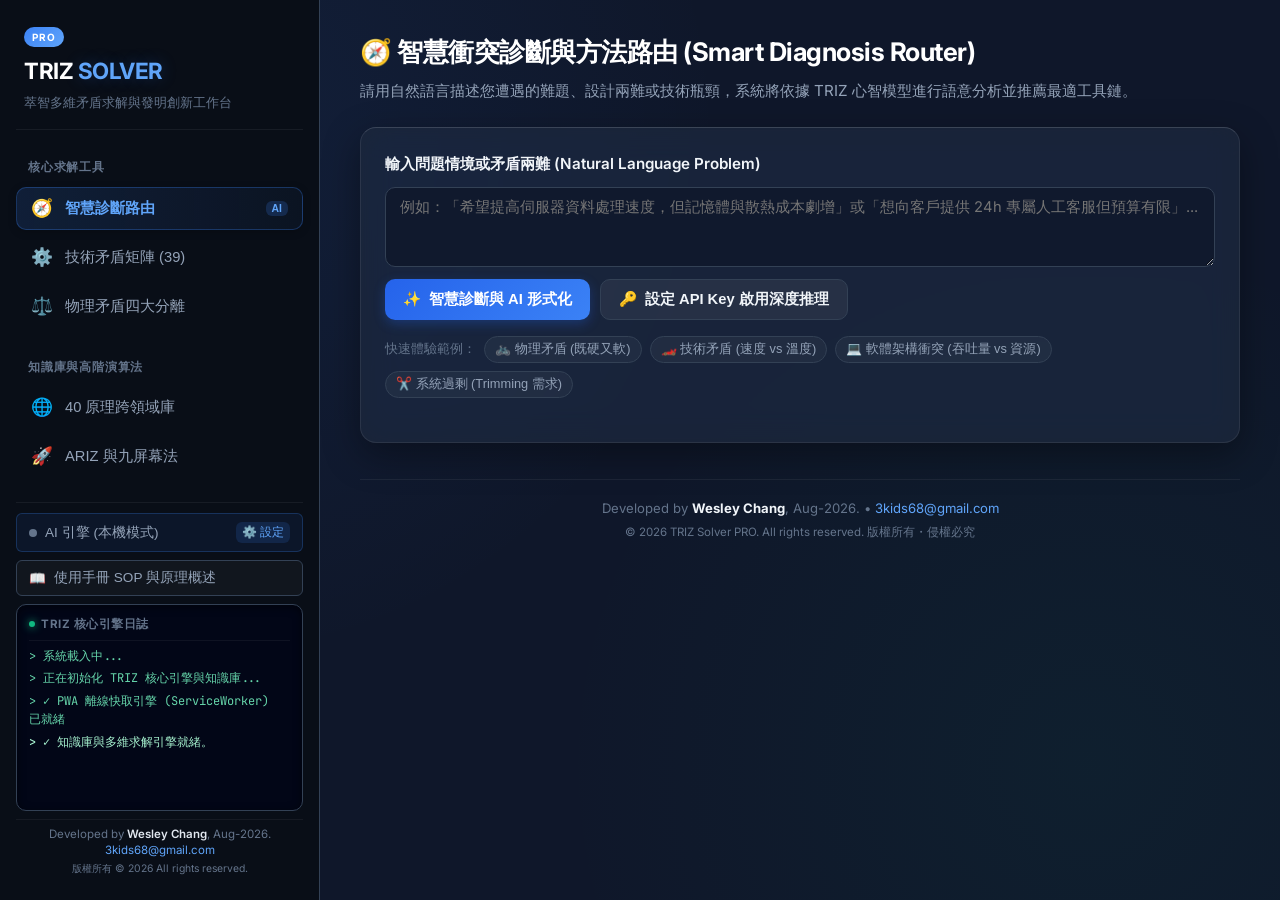
==== commit 81b7c575: "docs(ui): 在側邊欄、操作手冊與頁尾加入作者資訊 (Wesley Chang) 與版權聲明" ====
--- a/docs/index.html
+++ b/docs/index.html
@@ -92,6 +92,12 @@
                         <span class="log-line">> 系統載入中...</span>
                     </div>
                 </div>
+
+                <div class="sidebar-copyright">
+                    <p class="author-info">Developed by <strong>Wesley Chang</strong>, Aug-2026.</p>
+                    <p class="contact-info"><a href="mailto:3kids68@gmail.com">3kids68@gmail.com</a></p>
+                    <p class="legal-notice">版權所有 &copy; 2026 All rights reserved.</p>
+                </div>
             </div>
         </aside>
 
@@ -383,6 +389,12 @@
                     </div>
                 </div>
             </section>
+
+            <!-- Global Footer -->
+            <footer class="app-global-footer">
+                <p>Developed by <strong>Wesley Chang</strong>, Aug-2026. &bull; <a href="mailto:3kids68@gmail.com">3kids68@gmail.com</a></p>
+                <p class="sub-copy">&copy; 2026 TRIZ Solver PRO. All rights reserved. 版權所有・侵權必究</p>
+            </footer>
 
         </main>
     </div>
@@ -687,6 +699,24 @@
                             <h4>🚀 5. 高階演算法 (ARIZ & 九屏幕法)</h4>
                             <p><strong>適用</strong>：遭遇瓶頸、無法用常規矩陣解決之系統極限難題。</p>
                             <p><strong>功能</strong>：ARIZ-85C 4 階段演練、8 大進化法則與九屏幕法筆記 Markdown 導出。</p>
+                        </div>
+                    </div>
+                </div>
+
+                <!-- Manual Author & Copyright Footer -->
+                <div class="manual-author-footer">
+                    <div class="author-badge-card">
+                        <div class="author-main">
+                            <span class="author-icon">👨‍💻</span>
+                            <div>
+                                <h4 style="margin: 0; color: #F1F5F9; font-size: 0.95rem;">TRIZ Solver PRO 萃智發明創新工作台</h4>
+                                <p style="margin: 2px 0 0 0; font-size: 0.82rem; color: #94A3B8;">
+                                    Developed by <strong>Wesley Chang</strong>, Aug-2026. (<a href="mailto:3kids68@gmail.com" style="color: #60A5FA; text-decoration: none;">3kids68@gmail.com</a>)
+                                </p>
+                            </div>
+                        </div>
+                        <div class="copyright-text">
+                            <strong>版權聲明 (Copyright Notice)：</strong> 本專案依據開源創新精神與經典 TRIZ 方法論體系研發。版權所有 &copy; 2026 Wesley Chang。保留所有權利 (All rights reserved)。未經許可不得用於商業未授權之閉源衍生發布。
                         </div>
                     </div>
                 </div>
--- a/docs/css/style.css
+++ b/docs/css/style.css
@@ -1823,4 +1823,109 @@
     .mobile-top-header {
         padding-top: calc(12px + env(safe-area-inset-top, 0px));
     }
+}
+
+/* ==========================================================================
+   AUTHOR INFO & COPYRIGHT NOTICES
+   ========================================================================== */
+.sidebar-copyright {
+    padding: 6px 4px 0 4px;
+    border-top: 1px solid rgba(255, 255, 255, 0.05);
+    font-size: 0.72rem;
+    color: var(--text-muted);
+    line-height: 1.45;
+    text-align: center;
+    flex-shrink: 0;
+}
+
+.sidebar-copyright p {
+    margin: 0;
+}
+
+.sidebar-copyright strong {
+    color: #E2E8F0;
+    font-weight: 600;
+}
+
+.sidebar-copyright a {
+    color: var(--accent-sky);
+    text-decoration: none;
+}
+
+.sidebar-copyright a:hover {
+    text-decoration: underline;
+}
+
+.sidebar-copyright .legal-notice {
+    font-size: 0.65rem;
+    color: #64748B;
+    margin-top: 2px;
+}
+
+.app-global-footer {
+    margin-top: 36px;
+    padding: 18px 0;
+    border-top: 1px solid rgba(255, 255, 255, 0.06);
+    text-align: center;
+    font-size: 0.82rem;
+    color: var(--text-muted);
+}
+
+.app-global-footer p {
+    margin: 0;
+}
+
+.app-global-footer strong {
+    color: #F1F5F9;
+}
+
+.app-global-footer a {
+    color: var(--accent-sky);
+    text-decoration: none;
+}
+
+.app-global-footer a:hover {
+    text-decoration: underline;
+}
+
+.app-global-footer .sub-copy {
+    font-size: 0.72rem;
+    color: #64748B;
+    margin-top: 4px;
+}
+
+.manual-author-footer {
+    margin-top: 20px;
+    padding-top: 14px;
+    border-top: 1px solid rgba(255, 255, 255, 0.08);
+}
+
+.author-badge-card {
+    background: linear-gradient(135deg, rgba(30, 41, 59, 0.7), rgba(15, 23, 42, 0.8));
+    border: 1px solid rgba(59, 130, 246, 0.25);
+    border-radius: var(--radius-md);
+    padding: 12px 16px;
+    display: flex;
+    flex-direction: column;
+    gap: 8px;
+}
+
+.author-main {
+    display: flex;
+    align-items: center;
+    gap: 10px;
+}
+
+.author-icon {
+    font-size: 1.4rem;
+}
+
+.copyright-text {
+    font-size: 0.78rem;
+    color: #94A3B8;
+    line-height: 1.55;
+    background: rgba(0, 0, 0, 0.25);
+    padding: 8px 12px;
+    border-radius: var(--radius-sm);
+    border: 1px solid rgba(255, 255, 255, 0.04);
 }
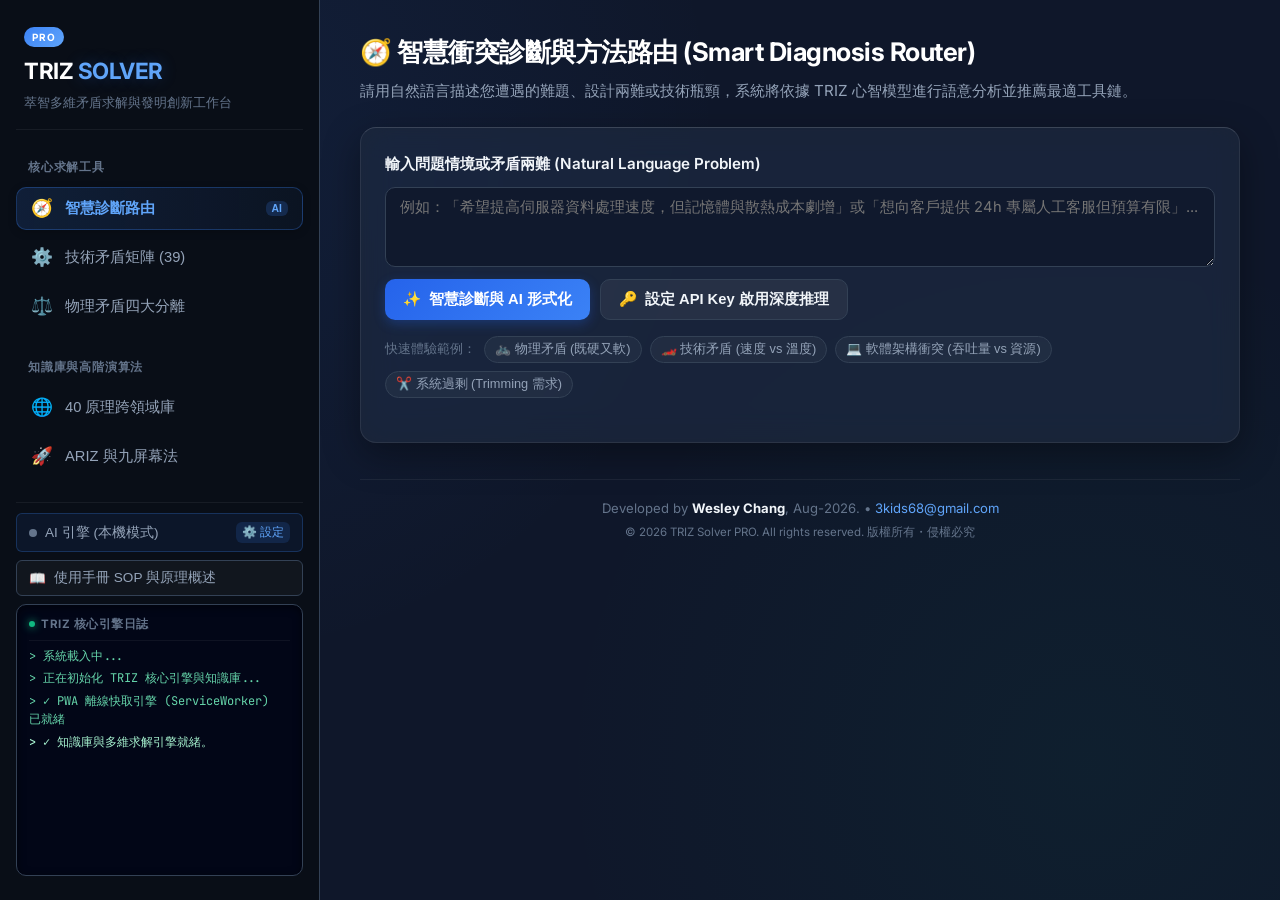
==== commit 4df9f552: "refactor(ui): 依據 MECE 原則移除左側欄重複作者資訊，由頁尾與手冊作為單一權威來源" ====
--- a/docs/index.html
+++ b/docs/index.html
@@ -91,12 +91,6 @@
                     <div class="console-body" id="log-content">
                         <span class="log-line">> 系統載入中...</span>
                     </div>
-                </div>
-
-                <div class="sidebar-copyright">
-                    <p class="author-info">Developed by <strong>Wesley Chang</strong>, Aug-2026.</p>
-                    <p class="contact-info"><a href="mailto:3kids68@gmail.com">3kids68@gmail.com</a></p>
-                    <p class="legal-notice">版權所有 &copy; 2026 All rights reserved.</p>
                 </div>
             </div>
         </aside>
